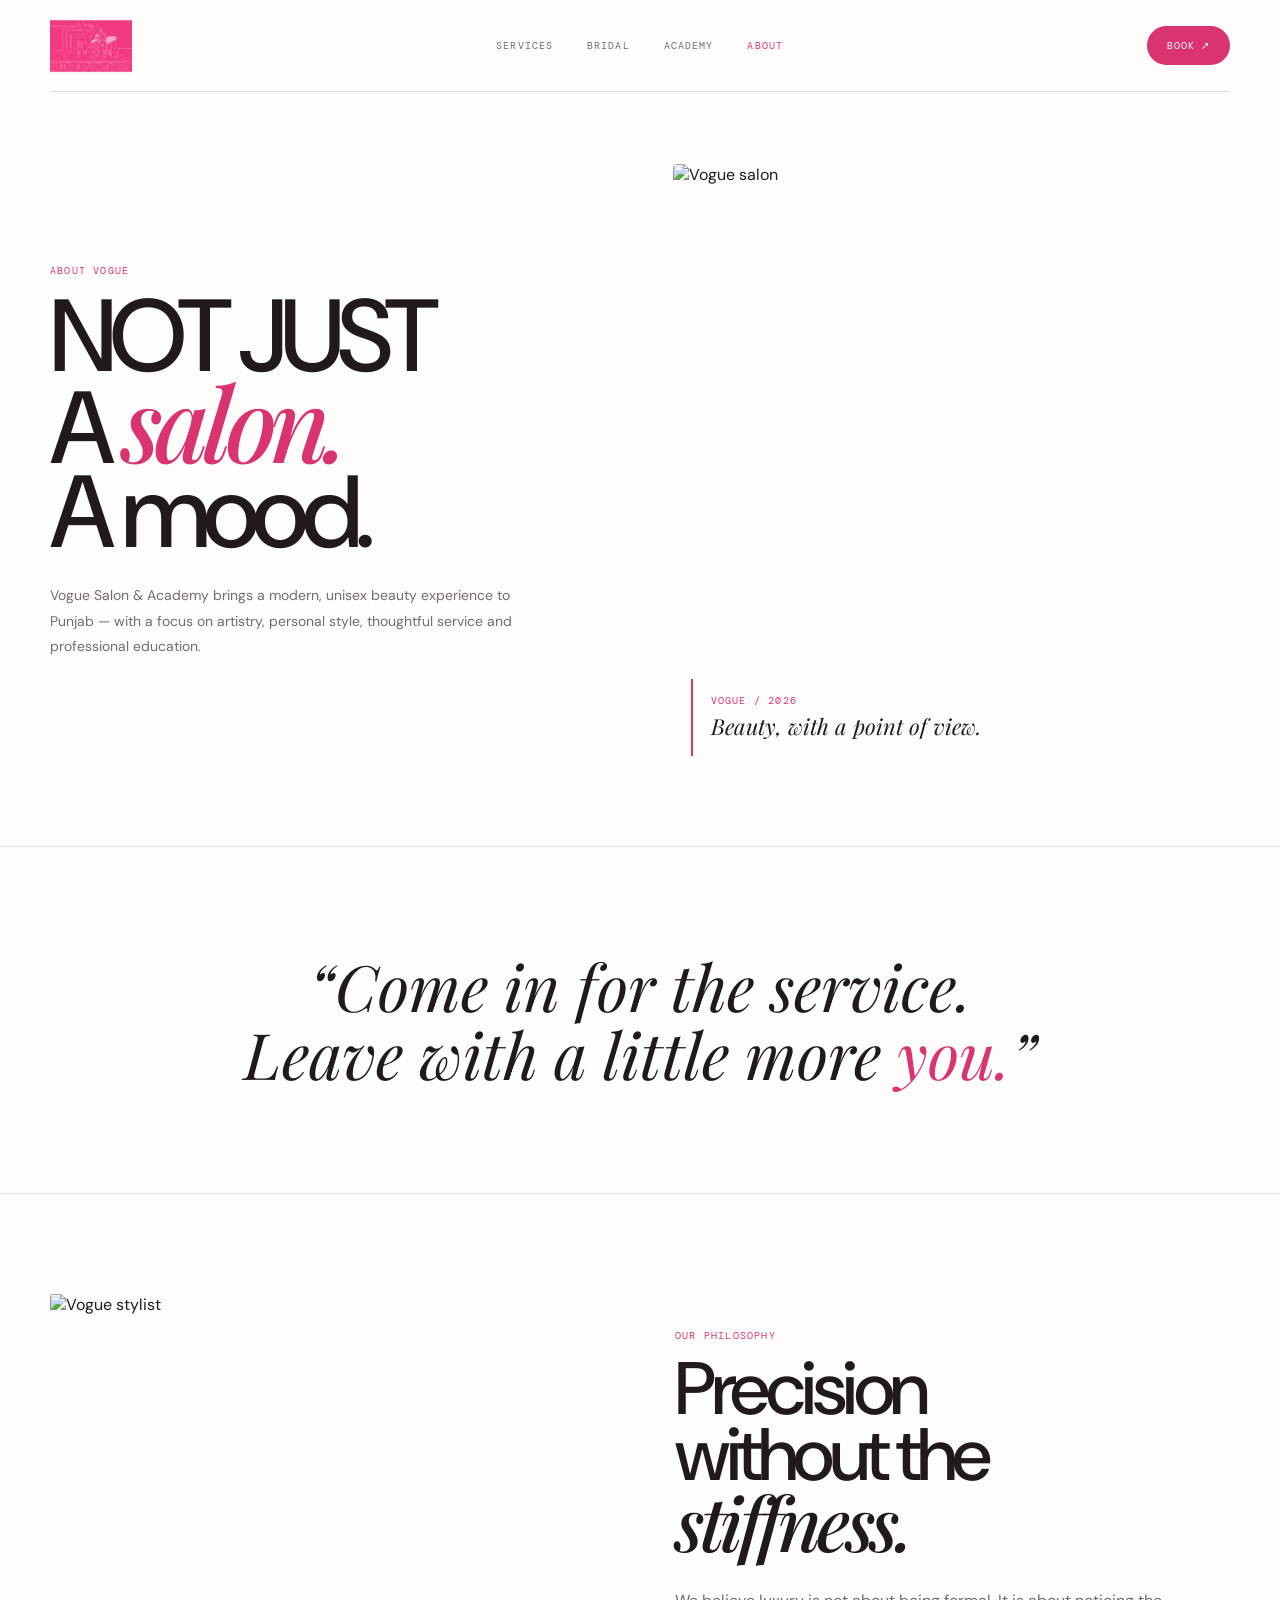
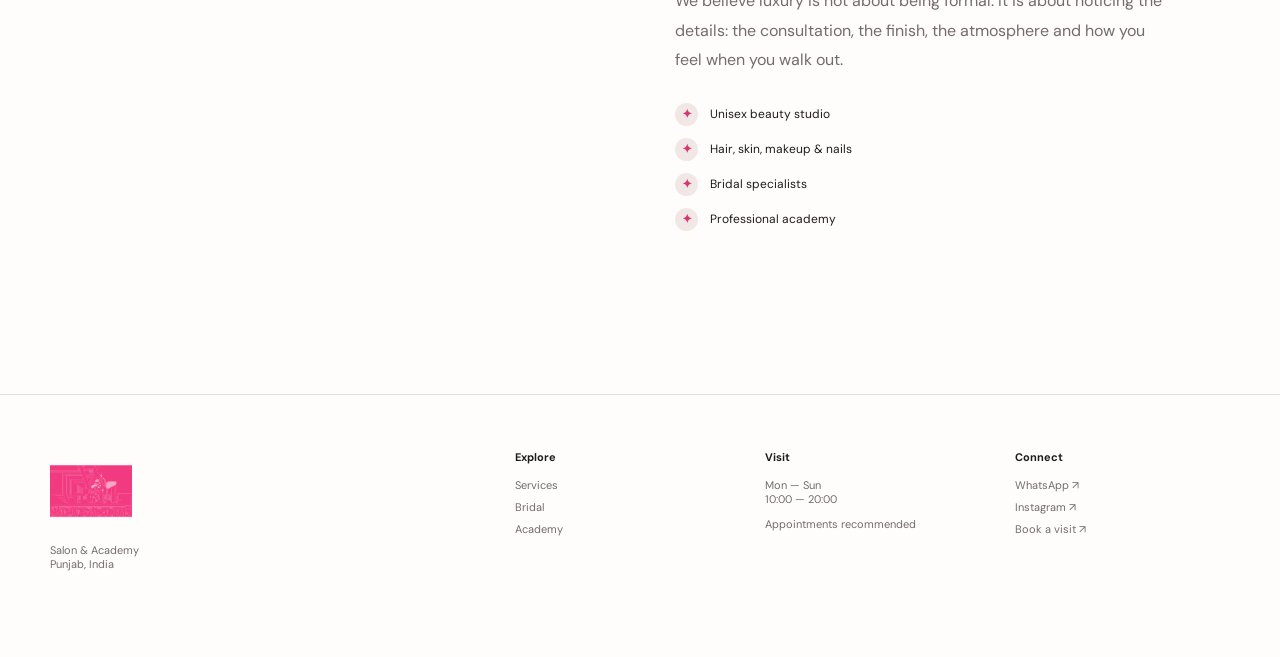
==== about.html @ f0bff133 "first layout" ====
<!doctype html><html lang="en"><head><meta charset="utf-8"><meta name="viewport" content="width=device-width,initial-scale=1,viewport-fit=cover"><title>About Vogue — Vogue Salon & Academy</title><link rel="preconnect" href="https://fonts.googleapis.com"><link rel="preconnect" href="https://fonts.gstatic.com" crossorigin><link href="https://fonts.googleapis.com/css2?family=DM+Mono&family=DM+Sans:wght@400;500;600&family=Playfair+Display:ital,wght@0,500;0,600;1,500&display=swap" rel="stylesheet"><script src="https://cdn.jsdelivr.net/npm/gsap@3.13.0/dist/gsap.min.js"></script><style> :root{--bg:#fffdfb;--surface:#f7f2ef;--text:#211a1d;--muted:#746b6d;--pink:#d93470;--line:#e7dedb;--soft:#f1e8e6}*{box-sizing:border-box}html{scroll-behavior:smooth;background:var(--bg)}body{margin:0;background:var(--bg);color:var(--text);font-family:"DM Sans",sans-serif;overflow-x:hidden}a{text-decoration:none;color:inherit}img{display:block;width:100%}.mono{font:10px "DM Mono";letter-spacing:.12em;text-transform:uppercase}.pink{color:var(--pink)}.serif{font-family:"Playfair Display";font-style:italic}.container{width:min(1180px,calc(100% - 56px));margin:auto}.site-nav{height:92px;border-bottom:1px solid var(--line);display:flex;align-items:center;justify-content:space-between}.logo{width:82px}.navlinks{display:flex;gap:34px}.navlinks a{font:10px "DM Mono";letter-spacing:.11em;text-transform:uppercase;color:var(--muted)}.navlinks a:hover,.navlinks a.active{color:var(--pink)}.book{display:inline-block;background:var(--pink);color:#fff;border-radius:999px;padding:13px 20px;font:10px "DM Mono";letter-spacing:.08em;text-transform:uppercase}.page-hero{min-height:650px;display:grid;grid-template-columns:1fr 1fr;gap:65px;align-items:center;padding:72px 0}.page-hero h1{font-size:clamp(64px,8vw,118px);line-height:.82;letter-spacing:-.065em;font-weight:500;margin:18px 0 28px}.page-hero h1 .outline{color:transparent;-webkit-text-stroke:1px var(--text)}.lead{max-width:500px;color:var(--muted);font-size:14px;line-height:1.85}.hero-image{height:610px;border-radius:4px;overflow:hidden;position:relative}.hero-image img{height:100%;object-fit:cover}.image-label{position:absolute;left:18px;bottom:18px;background:rgba(255,253,251,.9);padding:15px 18px;border-left:2px solid var(--pink)}.image-label strong{display:block;font:22px "Playfair Display";font-style:italic;margin-top:4px}.section{padding:100px 0}.section-head{display:flex;justify-content:space-between;align-items:end;margin-bottom:38px}.section h2{font-size:clamp(48px,6vw,84px);line-height:.9;letter-spacing:-.06em;font-weight:500;margin:0}.grid{display:grid;grid-template-columns:repeat(3,1fr);gap:20px}.card{background:var(--surface);border:1px solid var(--line);border-radius:3px;overflow:hidden;transition:transform .4s ease}.card:hover{transform:translateY(-5px)}.card-image{height:320px;overflow:hidden}.card-image img{height:100%;object-fit:cover;transition:transform .6s ease}.card:hover .card-image img{transform:scale(1.035)}.card-body{padding:23px}.card-body h3{font-size:25px;font-weight:500;margin:7px 0 10px}.card-body p{font-size:12px;color:var(--muted);line-height:1.7;margin:0}.card-body a{display:inline-block;color:var(--pink);font:9px "DM Mono";letter-spacing:.08em;text-transform:uppercase;margin-top:18px}.feature{display:grid;grid-template-columns:1fr 1fr;gap:70px;align-items:center}.feature-image{height:600px;overflow:hidden;border-radius:3px}.feature-image img{height:100%;object-fit:cover}.feature h2{font-size:clamp(46px,5.8vw,78px);line-height:.9;font-weight:500;letter-spacing:-.06em;margin:14px 0 25px}.feature p{color:var(--muted);line-height:1.85;max-width:500px}.ticks{margin:28px 0;display:grid;gap:12px}.tick{display:flex;gap:12px;align-items:center;font-size:12px}.tick b{width:23px;height:23px;border-radius:50%;display:grid;place-items:center;background:var(--soft);color:var(--pink)}.price-list{border-top:1px solid var(--line)}.price{display:grid;grid-template-columns:1fr 1.6fr 90px 20px;gap:20px;padding:22px 0;border-bottom:1px solid var(--line);align-items:center}.price strong{font-size:18px;font-weight:500}.price p{font-size:11px;color:var(--muted);margin:0}.price b{font:12px "DM Mono";color:var(--pink)}.gallery{columns:3;column-gap:18px}.gallery img{border-radius:3px;margin:0 0 18px;break-inside:avoid}.quote{padding:105px 20px;text-align:center;border-top:1px solid var(--line);border-bottom:1px solid var(--line)}.quote p{font:clamp(35px,5vw,70px) "Playfair Display";font-style:italic;line-height:1.06;max-width:900px;margin:0 auto}.quote span{color:var(--pink)}.cta{margin:70px 0;padding:55px;background:var(--pink);color:#fff;display:flex;justify-content:space-between;gap:30px;align-items:end;border-radius:3px}.cta h2{font-size:clamp(42px,5vw,70px);margin:10px 0 0;line-height:.9}.cta .book{background:#fff;color:var(--text)}.footer{border-top:1px solid var(--line);padding:55px 0 75px;color:var(--muted);font-size:11px}.footergrid{display:grid;grid-template-columns:2fr 1fr 1fr 1fr;gap:35px}.footer h4{color:var(--text);margin:0 0 14px}.footer a{display:block;margin:8px 0}.footer a:hover{color:var(--pink)}.mobile-nav{display:none}@media(max-width:900px){.container{width:min(100% - 32px,540px)}.site-nav{height:74px}.navlinks{display:none}.logo{width:70px}.site-nav .book{display:none}.page-hero{display:block;min-height:auto;padding:48px 0 40px}.page-hero h1{font-size:58px}.hero-image{height:500px;margin-top:30px}.section{padding:70px 0}.section h2{font-size:50px}.grid{grid-template-columns:1fr 1fr;gap:12px}.card-image{height:220px}.card-body{padding:16px}.card-body h3{font-size:20px}.feature{display:flex;flex-direction:column;gap:35px}.feature-image{height:500px;width:100%}.feature h2{font-size:50px}.price{grid-template-columns:1fr 80px 15px}.price p{display:none}.gallery{columns:2}.cta{display:block;padding:35px}.cta .book{margin-top:20px}.footergrid{grid-template-columns:1fr 1fr}.mobile-nav{display:flex;position:fixed;z-index:80;left:0;right:0;bottom:0;padding:9px 10px calc(9px + env(safe-area-inset-bottom));background:rgba(255,253,251,.94);backdrop-filter:blur(16px);border-top:1px solid var(--line);justify-content:space-around}.mobile-nav a{font:8px "DM Mono";color:var(--muted);text-align:center}.mobile-nav a span{display:block;font-size:16px;margin-bottom:2px}.mobile-nav a.active{color:var(--pink)}}@media(max-width:480px){.grid{grid-template-columns:1fr}.card-image{height:280px}.page-hero h1{font-size:53px}.gallery{columns:2}.footergrid{grid-template-columns:1fr 1fr}}</style></head><body>
<header class="container site-nav">
 <a href="index.html"><img class="logo" src="assets/vogue-logo-pink.png" alt="Vogue Salon & Academy"></a>
 <nav class="navlinks">
  <a class="" href="services.html">Services</a>
  <a class="" href="bridal.html">Bridal</a>
  <a class="" href="academy.html">Academy</a>
  <a class="active" href="about.html">About</a>
 </nav>
 <a class="book" href="booking.html">Book ↗</a>
</header>
<main>
<section class="container page-hero"><div><div class="mono pink">About Vogue</div><h1>NOT JUST<br>A <span class="serif pink">salon.</span><br>A mood.</h1><p class="lead">Vogue Salon & Academy brings a modern, unisex beauty experience to Punjab — with a focus on artistry, personal style, thoughtful service and professional education.</p></div><div class="hero-image"><img src="https://images.unsplash.com/photo-1560066984-138dadb4c035?auto=format&fit=crop&w=1400&q=88" alt="Vogue salon"><div class="image-label"><div class="mono pink">VOGUE / 2026</div><strong>Beauty, with a point of view.</strong></div></div></section>
<section class="quote"><p>“Come in for the service.<br>Leave with a little more <span>you.</span>”</p></section>
<section class="section container"><div class="feature"><div class="feature-image"><img src="https://images.unsplash.com/photo-1522337360788-8b13dee7a37e?auto=format&fit=crop&w=1000&q=88" alt="Vogue stylist"></div><div><div class="mono pink">Our philosophy</div><h2>Precision<br>without the <span class="serif">stiffness.</span></h2><p>We believe luxury is not about being formal. It is about noticing the details: the consultation, the finish, the atmosphere and how you feel when you walk out.</p><div class="ticks"><div class="tick"><b>✦</b> Unisex beauty studio</div><div class="tick"><b>✦</b> Hair, skin, makeup & nails</div><div class="tick"><b>✦</b> Bridal specialists</div><div class="tick"><b>✦</b> Professional academy</div></div></div></div></section>
</main>
<footer class="footer"><div class="container footergrid">
 <div><img class="logo" src="assets/vogue-logo-pink.png" alt="Vogue"><p>Salon & Academy<br>Punjab, India</p></div>
 <div><h4>Explore</h4><a href="services.html">Services</a><a href="bridal.html">Bridal</a><a href="academy.html">Academy</a></div>
 <div><h4>Visit</h4><p>Mon — Sun<br>10:00 — 20:00</p><p>Appointments recommended</p></div>
 <div><h4>Connect</h4><a href="https://wa.me/919876543210">WhatsApp ↗</a><a href="#">Instagram ↗</a><a href="booking.html">Book a visit ↗</a></div>
</div></footer>
<nav class="mobile-nav"><a href="index.html"><span>⌂</span>Home</a><a href="services.html"><span>✦</span>Services</a><a href="booking.html"><span>＋</span>Book</a><a href="academy.html"><span>◇</span>Academy</a><a href="about.html"><span>•••</span>More</a></nav>

<script>if(window.gsap&&!matchMedia("(prefers-reduced-motion:reduce)").matches){gsap.from(".page-hero > *",{y:28,opacity:0,stagger:.12,duration:.9,ease:"power3.out"})}</script></body></html>
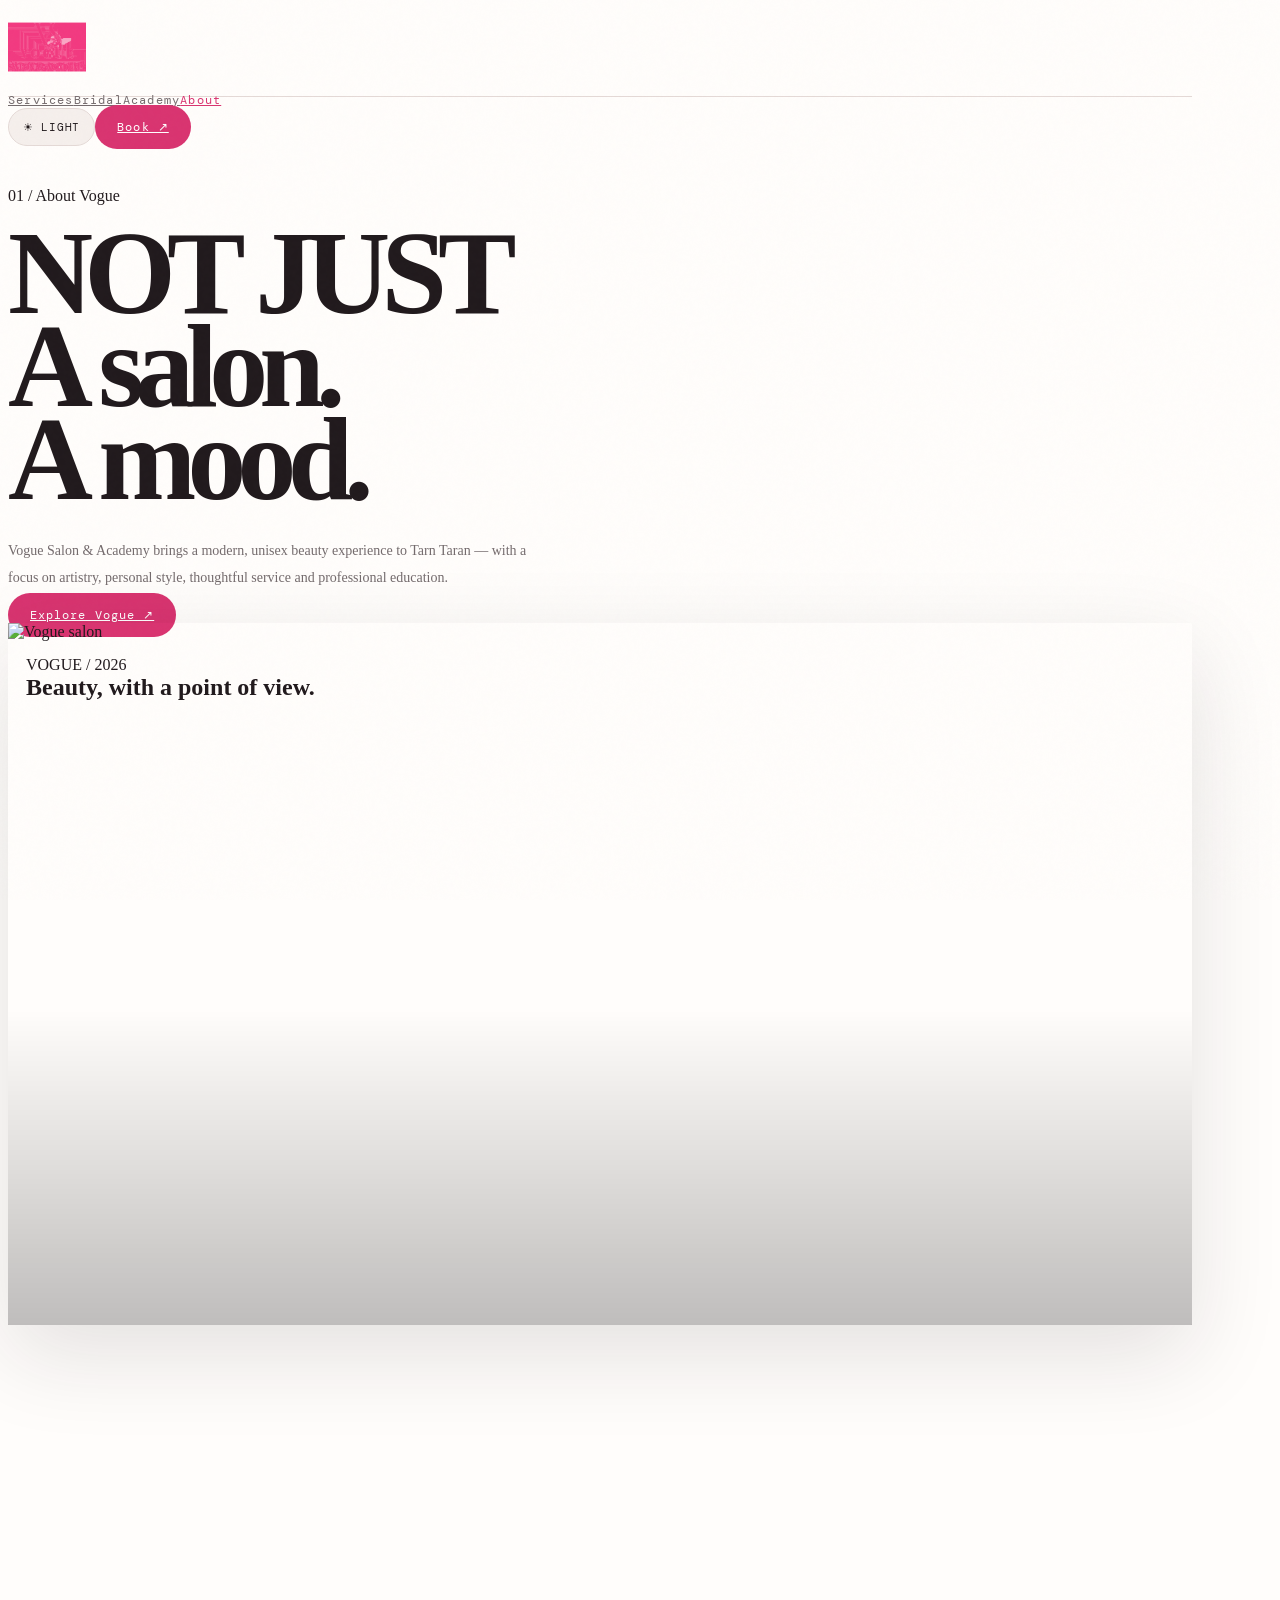
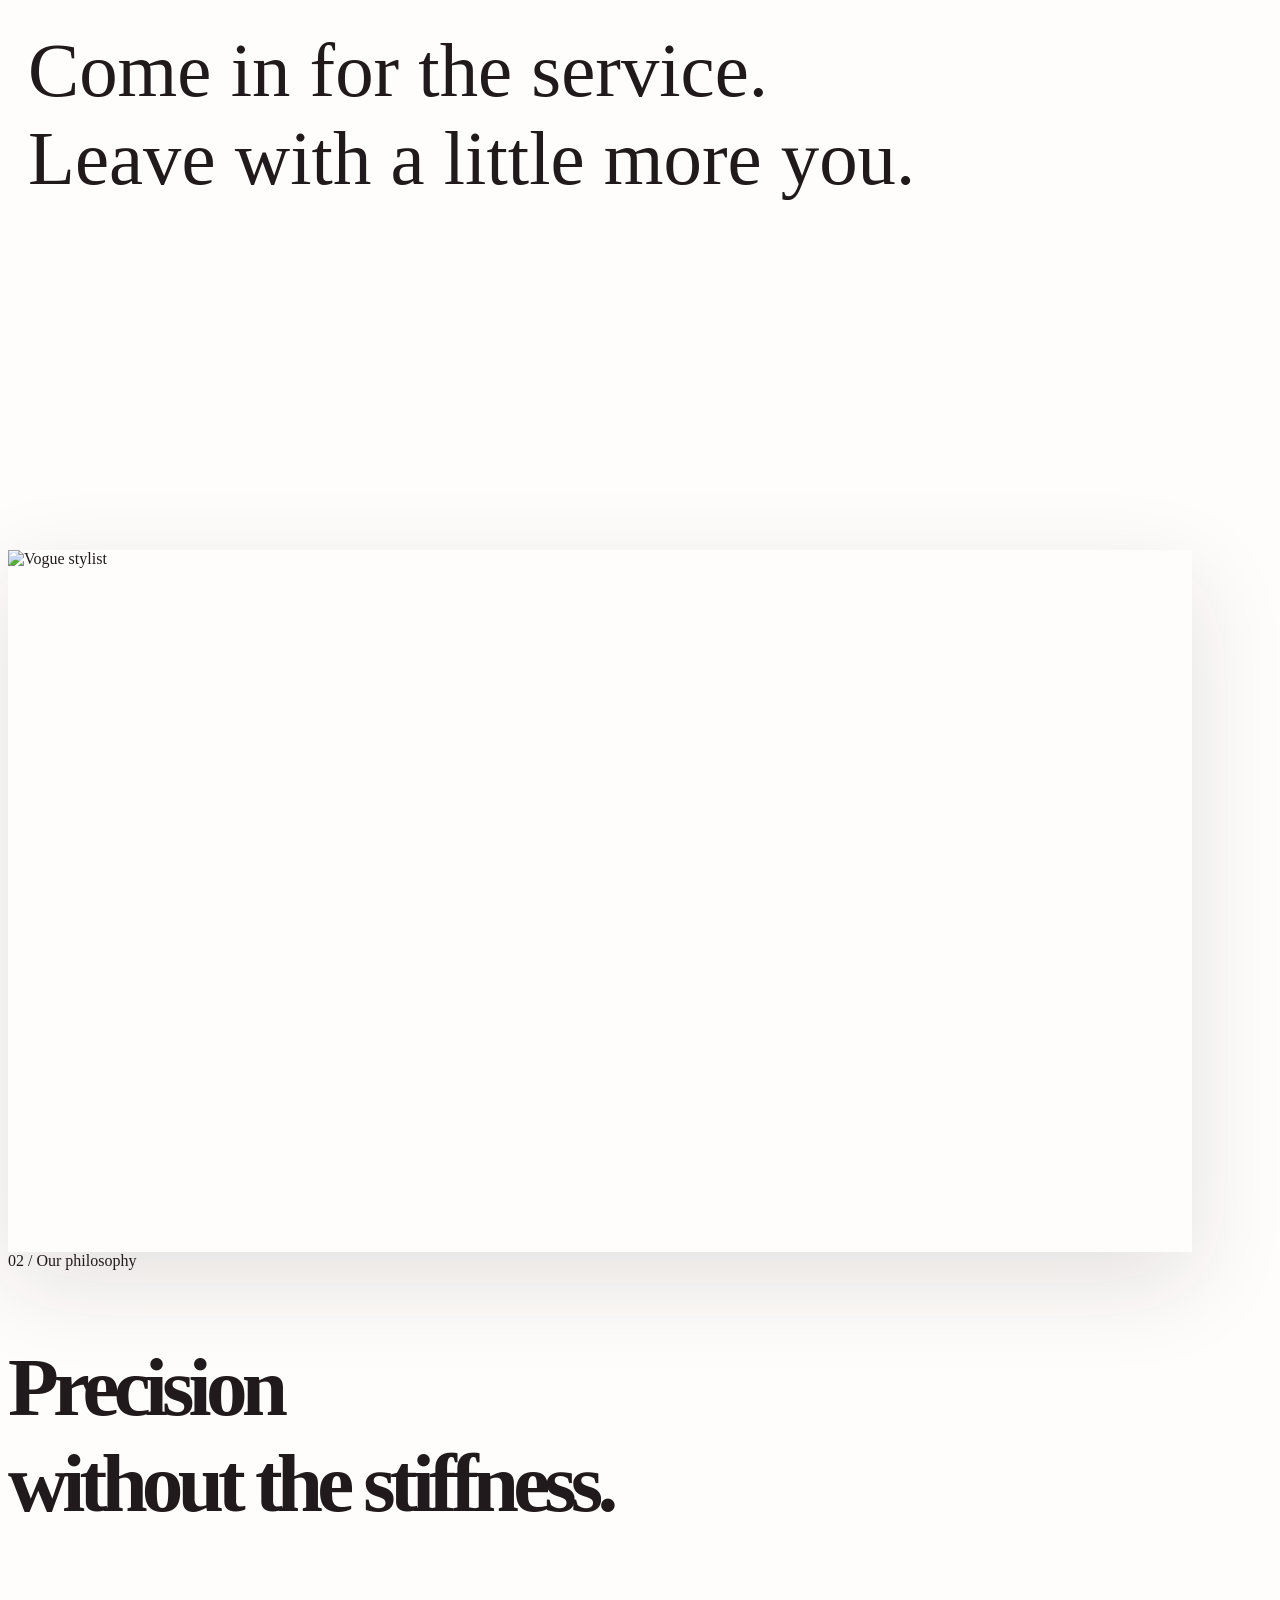
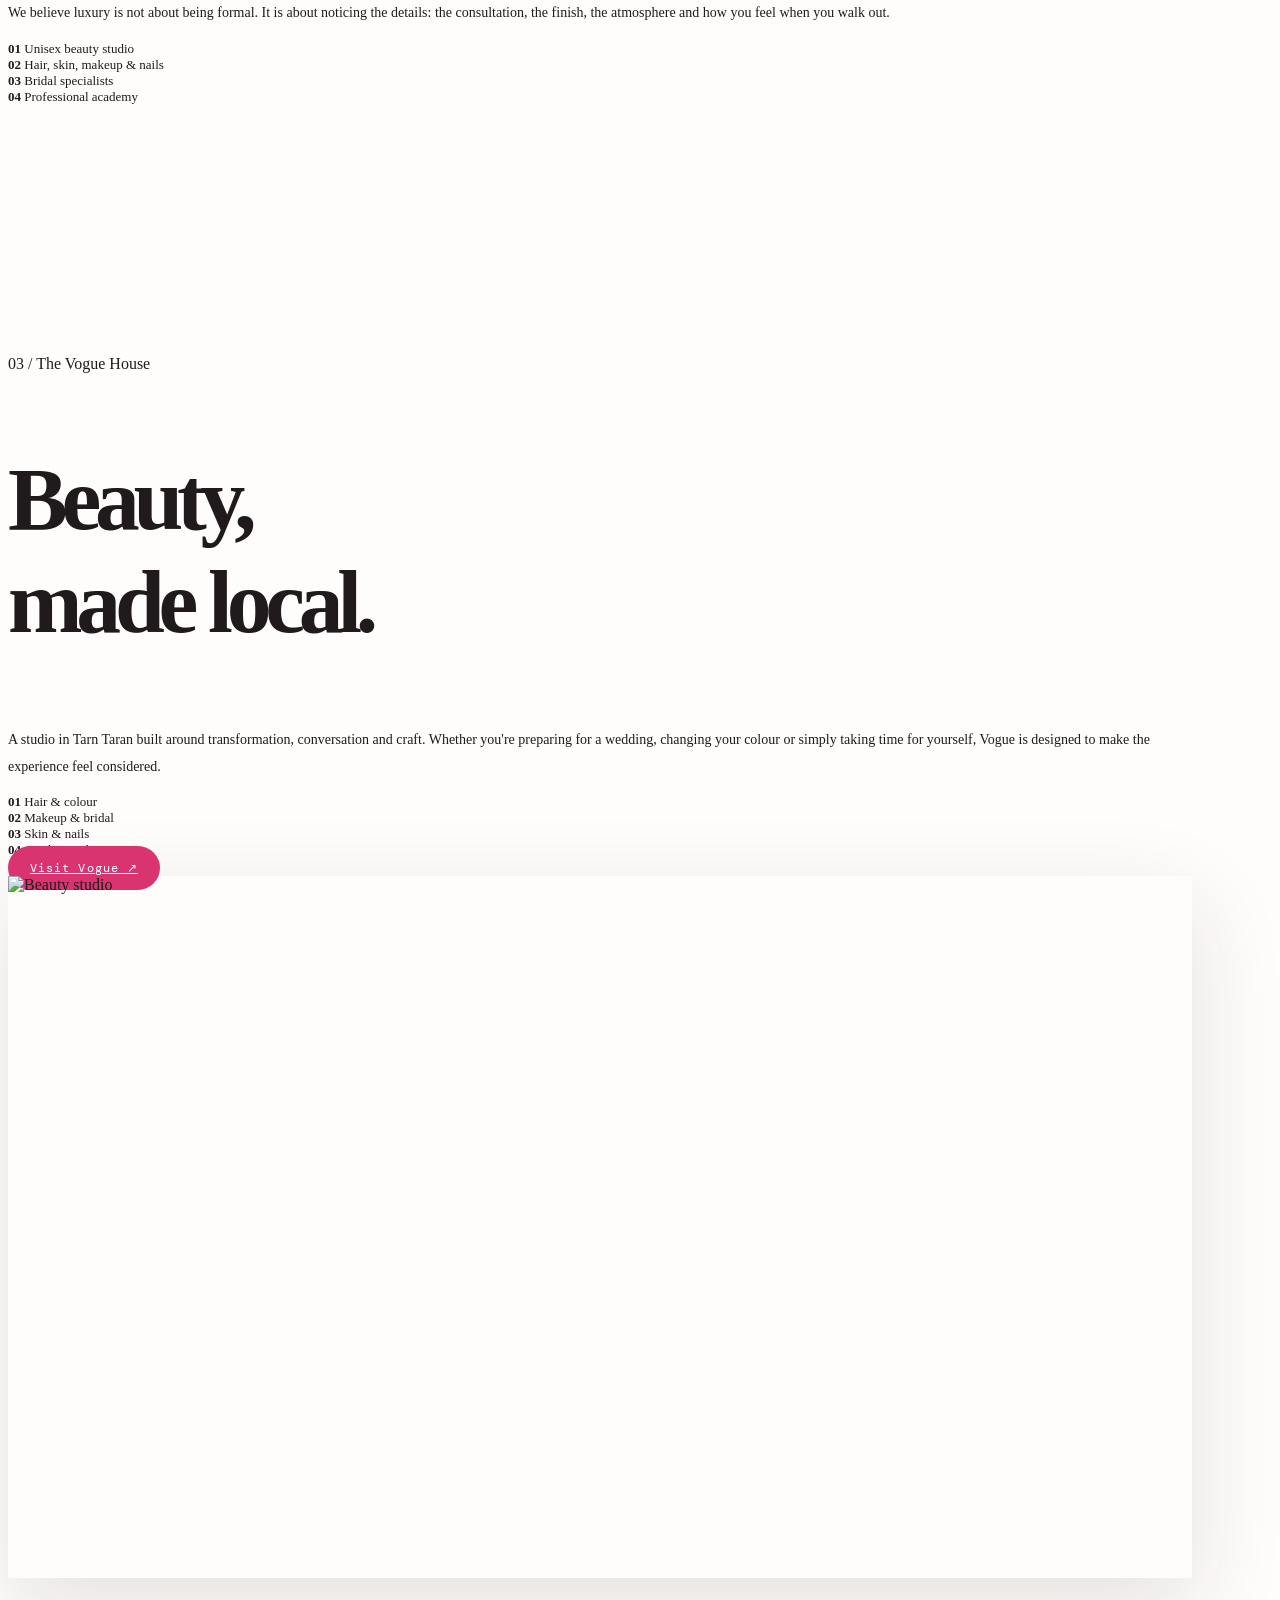
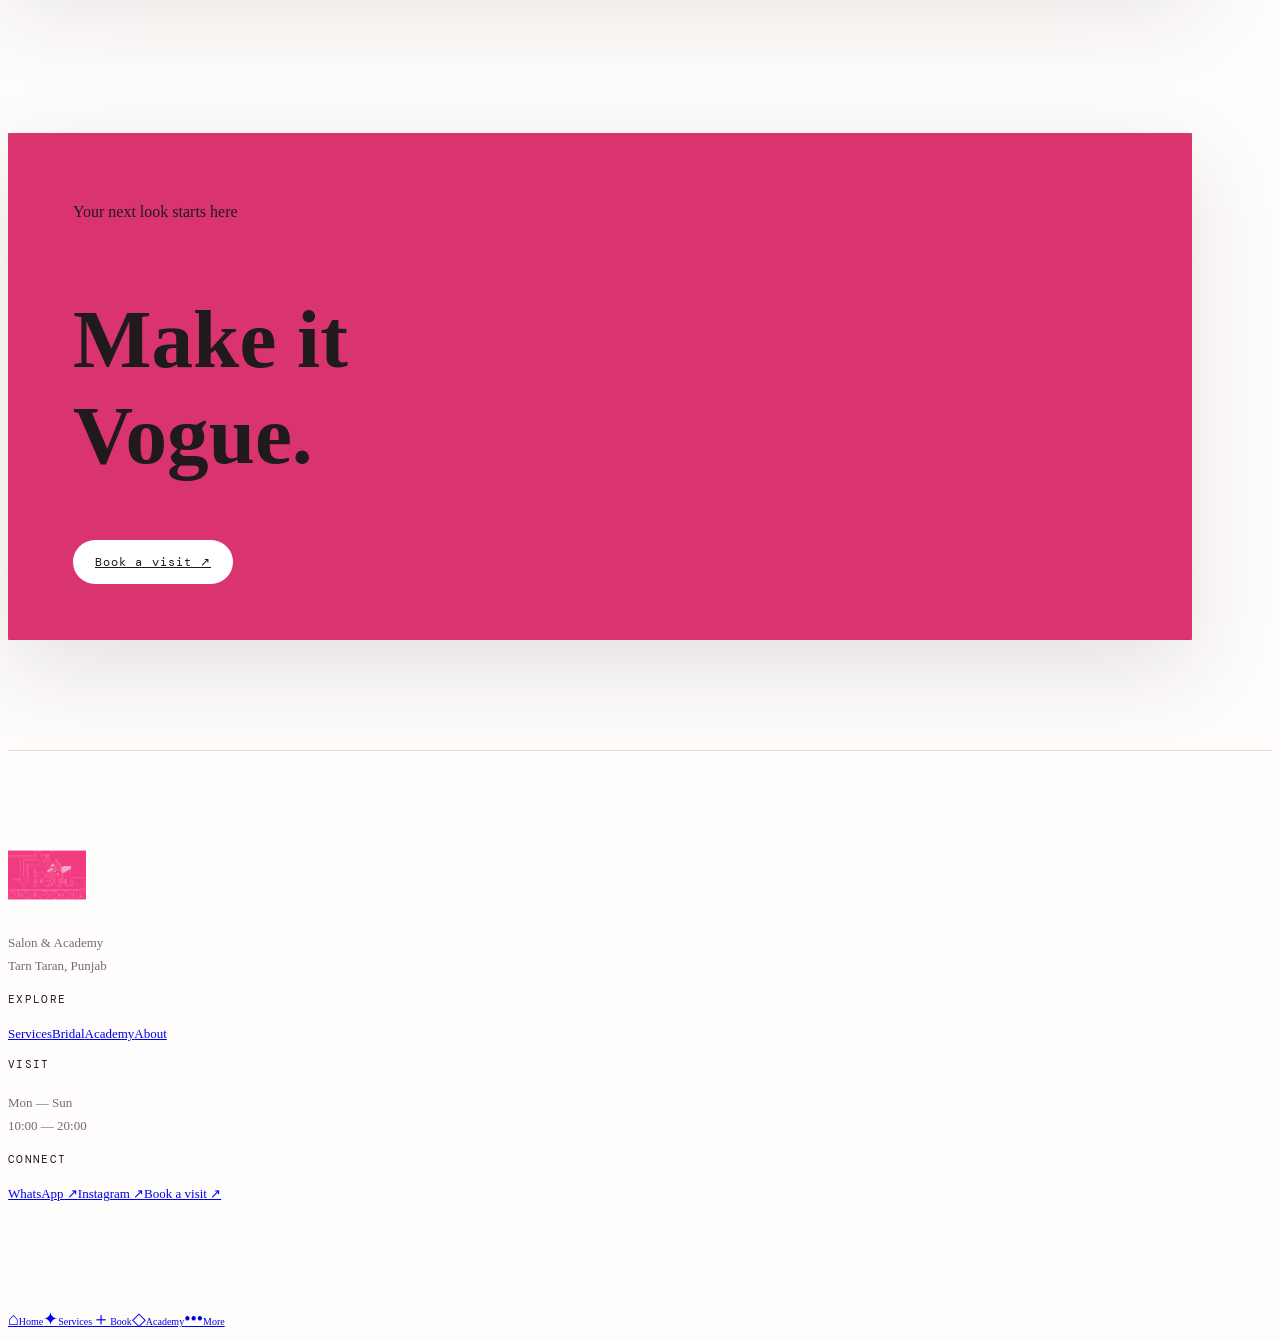
==== commit e3e2c876: "Rebuild about page to match editorial homepage" ====
--- a/about.html
+++ b/about.html
@@ -1,25 +1 @@
-<!doctype html><html lang="en"><head><meta charset="utf-8"><meta name="viewport" content="width=device-width,initial-scale=1,viewport-fit=cover"><title>About Vogue — Vogue Salon & Academy</title><link rel="preconnect" href="https://fonts.googleapis.com"><link rel="preconnect" href="https://fonts.gstatic.com" crossorigin><link href="https://fonts.googleapis.com/css2?family=DM+Mono&family=DM+Sans:wght@400;500;600&family=Playfair+Display:ital,wght@0,500;0,600;1,500&display=swap" rel="stylesheet"><script src="https://cdn.jsdelivr.net/npm/gsap@3.13.0/dist/gsap.min.js"></script><style> :root{--bg:#fffdfb;--surface:#f7f2ef;--text:#211a1d;--muted:#746b6d;--pink:#d93470;--line:#e7dedb;--soft:#f1e8e6}*{box-sizing:border-box}html{scroll-behavior:smooth;background:var(--bg)}body{margin:0;background:var(--bg);color:var(--text);font-family:"DM Sans",sans-serif;overflow-x:hidden}a{text-decoration:none;color:inherit}img{display:block;width:100%}.mono{font:10px "DM Mono";letter-spacing:.12em;text-transform:uppercase}.pink{color:var(--pink)}.serif{font-family:"Playfair Display";font-style:italic}.container{width:min(1180px,calc(100% - 56px));margin:auto}.site-nav{height:92px;border-bottom:1px solid var(--line);display:flex;align-items:center;justify-content:space-between}.logo{width:82px}.navlinks{display:flex;gap:34px}.navlinks a{font:10px "DM Mono";letter-spacing:.11em;text-transform:uppercase;color:var(--muted)}.navlinks a:hover,.navlinks a.active{color:var(--pink)}.book{display:inline-block;background:var(--pink);color:#fff;border-radius:999px;padding:13px 20px;font:10px "DM Mono";letter-spacing:.08em;text-transform:uppercase}.page-hero{min-height:650px;display:grid;grid-template-columns:1fr 1fr;gap:65px;align-items:center;padding:72px 0}.page-hero h1{font-size:clamp(64px,8vw,118px);line-height:.82;letter-spacing:-.065em;font-weight:500;margin:18px 0 28px}.page-hero h1 .outline{color:transparent;-webkit-text-stroke:1px var(--text)}.lead{max-width:500px;color:var(--muted);font-size:14px;line-height:1.85}.hero-image{height:610px;border-radius:4px;overflow:hidden;position:relative}.hero-image img{height:100%;object-fit:cover}.image-label{position:absolute;left:18px;bottom:18px;background:rgba(255,253,251,.9);padding:15px 18px;border-left:2px solid var(--pink)}.image-label strong{display:block;font:22px "Playfair Display";font-style:italic;margin-top:4px}.section{padding:100px 0}.section-head{display:flex;justify-content:space-between;align-items:end;margin-bottom:38px}.section h2{font-size:clamp(48px,6vw,84px);line-height:.9;letter-spacing:-.06em;font-weight:500;margin:0}.grid{display:grid;grid-template-columns:repeat(3,1fr);gap:20px}.card{background:var(--surface);border:1px solid var(--line);border-radius:3px;overflow:hidden;transition:transform .4s ease}.card:hover{transform:translateY(-5px)}.card-image{height:320px;overflow:hidden}.card-image img{height:100%;object-fit:cover;transition:transform .6s ease}.card:hover .card-image img{transform:scale(1.035)}.card-body{padding:23px}.card-body h3{font-size:25px;font-weight:500;margin:7px 0 10px}.card-body p{font-size:12px;color:var(--muted);line-height:1.7;margin:0}.card-body a{display:inline-block;color:var(--pink);font:9px "DM Mono";letter-spacing:.08em;text-transform:uppercase;margin-top:18px}.feature{display:grid;grid-template-columns:1fr 1fr;gap:70px;align-items:center}.feature-image{height:600px;overflow:hidden;border-radius:3px}.feature-image img{height:100%;object-fit:cover}.feature h2{font-size:clamp(46px,5.8vw,78px);line-height:.9;font-weight:500;letter-spacing:-.06em;margin:14px 0 25px}.feature p{color:var(--muted);line-height:1.85;max-width:500px}.ticks{margin:28px 0;display:grid;gap:12px}.tick{display:flex;gap:12px;align-items:center;font-size:12px}.tick b{width:23px;height:23px;border-radius:50%;display:grid;place-items:center;background:var(--soft);color:var(--pink)}.price-list{border-top:1px solid var(--line)}.price{display:grid;grid-template-columns:1fr 1.6fr 90px 20px;gap:20px;padding:22px 0;border-bottom:1px solid var(--line);align-items:center}.price strong{font-size:18px;font-weight:500}.price p{font-size:11px;color:var(--muted);margin:0}.price b{font:12px "DM Mono";color:var(--pink)}.gallery{columns:3;column-gap:18px}.gallery img{border-radius:3px;margin:0 0 18px;break-inside:avoid}.quote{padding:105px 20px;text-align:center;border-top:1px solid var(--line);border-bottom:1px solid var(--line)}.quote p{font:clamp(35px,5vw,70px) "Playfair Display";font-style:italic;line-height:1.06;max-width:900px;margin:0 auto}.quote span{color:var(--pink)}.cta{margin:70px 0;padding:55px;background:var(--pink);color:#fff;display:flex;justify-content:space-between;gap:30px;align-items:end;border-radius:3px}.cta h2{font-size:clamp(42px,5vw,70px);margin:10px 0 0;line-height:.9}.cta .book{background:#fff;color:var(--text)}.footer{border-top:1px solid var(--line);padding:55px 0 75px;color:var(--muted);font-size:11px}.footergrid{display:grid;grid-template-columns:2fr 1fr 1fr 1fr;gap:35px}.footer h4{color:var(--text);margin:0 0 14px}.footer a{display:block;margin:8px 0}.footer a:hover{color:var(--pink)}.mobile-nav{display:none}@media(max-width:900px){.container{width:min(100% - 32px,540px)}.site-nav{height:74px}.navlinks{display:none}.logo{width:70px}.site-nav .book{display:none}.page-hero{display:block;min-height:auto;padding:48px 0 40px}.page-hero h1{font-size:58px}.hero-image{height:500px;margin-top:30px}.section{padding:70px 0}.section h2{font-size:50px}.grid{grid-template-columns:1fr 1fr;gap:12px}.card-image{height:220px}.card-body{padding:16px}.card-body h3{font-size:20px}.feature{display:flex;flex-direction:column;gap:35px}.feature-image{height:500px;width:100%}.feature h2{font-size:50px}.price{grid-template-columns:1fr 80px 15px}.price p{display:none}.gallery{columns:2}.cta{display:block;padding:35px}.cta .book{margin-top:20px}.footergrid{grid-template-columns:1fr 1fr}.mobile-nav{display:flex;position:fixed;z-index:80;left:0;right:0;bottom:0;padding:9px 10px calc(9px + env(safe-area-inset-bottom));background:rgba(255,253,251,.94);backdrop-filter:blur(16px);border-top:1px solid var(--line);justify-content:space-around}.mobile-nav a{font:8px "DM Mono";color:var(--muted);text-align:center}.mobile-nav a span{display:block;font-size:16px;margin-bottom:2px}.mobile-nav a.active{color:var(--pink)}}@media(max-width:480px){.grid{grid-template-columns:1fr}.card-image{height:280px}.page-hero h1{font-size:53px}.gallery{columns:2}.footergrid{grid-template-columns:1fr 1fr}}</style></head><body>
-<header class="container site-nav">
- <a href="index.html"><img class="logo" src="assets/vogue-logo-pink.png" alt="Vogue Salon & Academy"></a>
- <nav class="navlinks">
-  <a class="" href="services.html">Services</a>
-  <a class="" href="bridal.html">Bridal</a>
-  <a class="" href="academy.html">Academy</a>
-  <a class="active" href="about.html">About</a>
- </nav>
- <a class="book" href="booking.html">Book ↗</a>
-</header>
-<main>
-<section class="container page-hero"><div><div class="mono pink">About Vogue</div><h1>NOT JUST<br>A <span class="serif pink">salon.</span><br>A mood.</h1><p class="lead">Vogue Salon & Academy brings a modern, unisex beauty experience to Punjab — with a focus on artistry, personal style, thoughtful service and professional education.</p></div><div class="hero-image"><img src="https://images.unsplash.com/photo-1560066984-138dadb4c035?auto=format&fit=crop&w=1400&q=88" alt="Vogue salon"><div class="image-label"><div class="mono pink">VOGUE / 2026</div><strong>Beauty, with a point of view.</strong></div></div></section>
-<section class="quote"><p>“Come in for the service.<br>Leave with a little more <span>you.</span>”</p></section>
-<section class="section container"><div class="feature"><div class="feature-image"><img src="https://images.unsplash.com/photo-1522337360788-8b13dee7a37e?auto=format&fit=crop&w=1000&q=88" alt="Vogue stylist"></div><div><div class="mono pink">Our philosophy</div><h2>Precision<br>without the <span class="serif">stiffness.</span></h2><p>We believe luxury is not about being formal. It is about noticing the details: the consultation, the finish, the atmosphere and how you feel when you walk out.</p><div class="ticks"><div class="tick"><b>✦</b> Unisex beauty studio</div><div class="tick"><b>✦</b> Hair, skin, makeup & nails</div><div class="tick"><b>✦</b> Bridal specialists</div><div class="tick"><b>✦</b> Professional academy</div></div></div></div></section>
-</main>
-<footer class="footer"><div class="container footergrid">
- <div><img class="logo" src="assets/vogue-logo-pink.png" alt="Vogue"><p>Salon & Academy<br>Punjab, India</p></div>
- <div><h4>Explore</h4><a href="services.html">Services</a><a href="bridal.html">Bridal</a><a href="academy.html">Academy</a></div>
- <div><h4>Visit</h4><p>Mon — Sun<br>10:00 — 20:00</p><p>Appointments recommended</p></div>
- <div><h4>Connect</h4><a href="https://wa.me/919876543210">WhatsApp ↗</a><a href="#">Instagram ↗</a><a href="booking.html">Book a visit ↗</a></div>
-</div></footer>
-<nav class="mobile-nav"><a href="index.html"><span>⌂</span>Home</a><a href="services.html"><span>✦</span>Services</a><a href="booking.html"><span>＋</span>Book</a><a href="academy.html"><span>◇</span>Academy</a><a href="about.html"><span>•••</span>More</a></nav>
-
-<script>if(window.gsap&&!matchMedia("(prefers-reduced-motion:reduce)").matches){gsap.from(".page-hero > *",{y:28,opacity:0,stagger:.12,duration:.9,ease:"power3.out"})}</script></body></html>+<!doctype html><html lang="en"><head><meta charset="utf-8"><meta name="viewport" content="width=device-width,initial-scale=1,viewport-fit=cover"><title>About Vogue — Vogue Salon & Academy</title><link rel="preconnect" href="https://fonts.googleapis.com"><link rel="preconnect" href="https://fonts.gstatic.com" crossorigin><link href="https://fonts.googleapis.com/css2?family=DM+Mono&family=DM+Sans:wght@400;500;600&family=Playfair+Display:ital,wght@0,500;0,600;1,500&display=swap" rel="stylesheet"><link rel="stylesheet" href="assets/theme.css"><link rel="stylesheet" href="assets/subpages.css"><script>try{const t=localStorage.getItem('vogue-theme');if(t==='light'||t==='dark')document.documentElement.dataset.theme=t}catch(e){}</script><script src="assets/theme.js" defer></script></head><body class="subpage"><header class="container site-nav"><a href="index.html"><img class="logo" src="assets/vogue-logo-pink.png" alt="Vogue Salon & Academy"></a><nav class="navlinks"><a href="services.html">Services</a><a href="bridal.html">Bridal</a><a href="academy.html">Academy</a><a class="active" href="about.html">About</a></nav><div class="nav-actions"><button class="theme-switch" type="button" data-theme-toggle><span class="theme-icon">☀</span><span class="theme-label">Light</span></button><a class="book" href="booking.html">Book ↗</a></div></header><div class="subpage-progress"></div><main><section class="container page-hero"><div class="subpage-hero-copy"><div class="mono pink">01 / About Vogue</div><h1>NOT JUST<br>A <span class="serif pink">salon.</span><br><span class="outline">A mood.</span></h1><p class="lead">Vogue Salon & Academy brings a modern, unisex beauty experience to Tarn Taran — with a focus on artistry, personal style, thoughtful service and professional education.</p><a class="book" href="services.html">Explore Vogue ↗</a></div><div class="hero-image"><img src="https://images.unsplash.com/photo-1560066984-138dadb4c035?auto=format&fit=crop&w=1400&q=88" alt="Vogue salon"><div class="image-label"><div class="mono pink">VOGUE / 2026</div><strong>Beauty, with a point of view.</strong></div></div></section><section class="quote"><p>Come in for the service.<br>Leave with a little more <span>you.</span></p></section><section class="section container"><div class="feature"><div class="feature-image"><img loading="lazy" src="https://images.unsplash.com/photo-1522337360788-8b13dee7a37e?auto=format&fit=crop&w=1200&q=88" alt="Vogue stylist"></div><div><div class="mono pink">02 / Our philosophy</div><h2>Precision<br>without the <span class="serif">stiffness.</span></h2><p>We believe luxury is not about being formal. It is about noticing the details: the consultation, the finish, the atmosphere and how you feel when you walk out.</p><div class="ticks"><div class="tick"><b>01</b> Unisex beauty studio</div><div class="tick"><b>02</b> Hair, skin, makeup & nails</div><div class="tick"><b>03</b> Bridal specialists</div><div class="tick"><b>04</b> Professional academy</div></div></div></div></section><section class="section container"><div class="section-head"><div><div class="mono pink">03 / The Vogue House</div><h2>Beauty,<br><span class="serif">made local.</span></h2></div></div><div class="feature"><div><p class="lead">A studio in Tarn Taran built around transformation, conversation and craft. Whether you're preparing for a wedding, changing your colour or simply taking time for yourself, Vogue is designed to make the experience feel considered.</p><div class="ticks"><div class="tick"><b>01</b> Hair & colour</div><div class="tick"><b>02</b> Makeup & bridal</div><div class="tick"><b>03</b> Skin & nails</div><div class="tick"><b>04</b> Academy education</div></div><a class="book" href="booking.html">Visit Vogue ↗</a></div><div class="feature-image"><img loading="lazy" src="https://images.unsplash.com/photo-1521590832167-7bcbfaa6381f?auto=format&fit=crop&w=1200&q=88" alt="Beauty studio"></div></div></section><section class="container"><div class="cta"><div><div class="mono">Your next look starts here</div><h2>Make it<br><span class="serif">Vogue.</span></h2></div><a class="book" href="booking.html">Book a visit ↗</a></div></section></main><footer class="footer"><div class="container footergrid"><div><img class="logo" src="assets/vogue-logo-pink.png" alt="Vogue"><p>Salon & Academy<br>Tarn Taran, Punjab</p></div><div><h4>Explore</h4><a href="services.html">Services</a><a href="bridal.html">Bridal</a><a href="academy.html">Academy</a><a href="about.html">About</a></div><div><h4>Visit</h4><p>Mon — Sun<br>10:00 — 20:00</p></div><div><h4>Connect</h4><a href="https://wa.me/919876543210">WhatsApp ↗</a><a href="https://www.instagram.com/voguesalon_tarntaran/">Instagram ↗</a><a href="booking.html">Book a visit ↗</a></div></div></footer><nav class="mobile-nav"><a href="index.html"><span>⌂</span>Home</a><a href="services.html"><span>✦</span>Services</a><a href="booking.html"><span>＋</span>Book</a><a href="academy.html"><span>◇</span>Academy</a><a class="active" href="about.html"><span>•••</span>More</a></nav></body></html>
--- a/assets/theme.css
+++ b/assets/theme.css
@@ -0,0 +1,16 @@
+/* Vogue global theme foundation */
+:root{color-scheme:light;--bg:#fffdfb;--surface:#f7f2ef;--text:#211a1d;--muted:#746b6d;--pink:#d93470;--line:#e7dedb;--soft:#f1e8e6;--header:rgba(255,253,251,.9);--shadow:0 24px 70px rgba(33,26,29,.10)}
+@media (prefers-color-scheme:dark){:root:not([data-theme="light"]){color-scheme:dark;--bg:#151114;--surface:#211a1e;--text:#f7efec;--muted:#b5a8ac;--pink:#f05a91;--line:#3a2e33;--soft:#2c2227;--header:rgba(21,17,20,.9);--shadow:0 24px 70px rgba(0,0,0,.32)}}
+:root[data-theme="light"]{color-scheme:light;--bg:#fffdfb;--surface:#f7f2ef;--text:#211a1d;--muted:#746b6d;--pink:#d93470;--line:#e7dedb;--soft:#f1e8e6;--header:rgba(255,253,251,.9);--shadow:0 24px 70px rgba(33,26,29,.10)}
+:root[data-theme="dark"]{color-scheme:dark;--bg:#151114;--surface:#211a1e;--text:#f7efec;--muted:#b5a8ac;--pink:#f05a91;--line:#3a2e33;--soft:#2c2227;--header:rgba(21,17,20,.9);--shadow:0 24px 70px rgba(0,0,0,.32)}
+html,body{background:var(--bg);color:var(--text)}body{transition:background-color .35s ease,color .35s ease;-webkit-font-smoothing:antialiased;text-rendering:optimizeLegibility}html{overflow-x:hidden}.site-nav,.nav{background:var(--header)!important;backdrop-filter:blur(18px) saturate(130%);-webkit-backdrop-filter:blur(18px) saturate(130%)}
+.card,.review,.trust article,.service-row,.footer,.theme-toggle{border-color:var(--line)}.theme-toggle{background:var(--surface);color:var(--text)}.outline,.stroke{-webkit-text-stroke-color:var(--text)!important}.hero-tag,.social-grid figcaption{background:var(--bg)!important;color:var(--text)}
+body::before{content:"";position:fixed;inset:0;pointer-events:none;z-index:90;opacity:.025;background-image:url("data:image/svg+xml,%3Csvg viewBox='0 0 180 180' xmlns='http://www.w3.org/2000/svg'%3E%3Cfilter id='n'%3E%3CfeTurbulence type='fractalNoise' baseFrequency='.9' numOctaves='3' stitchTiles='stitch'/%3E%3C/filter%3E%3Crect width='100%25' height='100%25' filter='url(%23n)' opacity='.65'/%3E%3C/svg%3E")}.reveal{will-change:transform,opacity}.scroll-progress{position:fixed;top:0;left:0;width:100%;height:2px;z-index:100;background:var(--pink);transform:scaleX(0);transform-origin:left;pointer-events:none}
+/* Navigation / footer readability */
+.nav-center a,.nav-right .theme-toggle,.nav-right .book{font-size:12px!important;letter-spacing:.1em}.nav-center{gap:30px}.nav-right{gap:12px}.nav-right .book{padding:13px 20px}.theme-toggle{font-size:12px!important;padding:11px 15px!important}.footer{font-size:13px}.footer-grid{gap:55px}.footer-grid h4{font-size:11px!important;letter-spacing:.12em}.footer-grid a{font-size:13px;line-height:1.5;margin:12px 0}.footer-grid p{font-size:13px;line-height:1.8}.footer-bottom{font-size:11px!important;letter-spacing:.09em}
+@media(min-width:1101px){.wrap{width:min(1320px,calc(100% - 80px))}.hero{min-height:calc(100svh - 88px)}.hero-media{min-height:min(820px,calc(100svh - 88px))}.duality article{min-height:min(760px,78vh)}.experience,.experience-media{min-height:min(780px,82vh)}}
+@media(min-width:701px) and (max-width:1100px){.wrap{width:min(100% - 48px,920px)}.nav{height:78px}.nav-center{gap:20px}.nav-center a,.nav-right .theme-toggle,.nav-right .book{font-size:11px!important}.hero-copy{padding:55px 32px 65px 0}.hero h1{font-size:clamp(64px,9vw,96px)}.hero-media{min-height:650px}.statement{padding:105px 0}.duality article{min-height:560px}.duality .copy{left:28px;right:28px;bottom:30px}.services{padding:105px 0}.service-row{grid-template-columns:58px 1fr 1fr 35px;min-height:94px}.service-row h3{font-size:26px}.experience{min-height:600px}.experience-media{min-height:600px}.experience-copy{padding:65px 0 65px 42px}.academy{padding:110px 0}.social{padding:105px 0}.social-grid{grid-template-rows:210px 210px}.footer-grid{gap:35px}.footer-grid a,.footer-grid p{font-size:12px}}
+@media(max-width:700px){.wrap{width:calc(100% - 32px)}.nav{height:68px;display:flex;justify-content:space-between}.nav-center{display:none}.nav img{width:68px}.nav-right .book{display:none}.nav-right .theme-toggle{font-size:11px!important;padding:9px 11px!important}.hero{display:flex;flex-direction:column;min-height:auto}.hero-copy{padding:58px 0 38px}.hero h1{font-size:clamp(56px,17vw,78px);line-height:.82}.hero-intro{font-size:12px;line-height:1.8}.hero-media{min-height:clamp(430px,72svh,620px)}.hero-tag{left:12px;bottom:12px;padding:12px 14px}.statement{padding:76px 0}.statement h2{font-size:clamp(45px,13vw,66px)}.statement p{font-size:12px;line-height:1.8;margin-top:30px}.duality{display:block}.duality article{min-height:clamp(470px,72svh,610px)}.duality article+article{border-left:0;border-top:1px solid var(--line)}.duality .copy{left:20px;right:20px;bottom:22px}.duality h3{font-size:clamp(45px,13vw,66px)}.services{padding:78px 0}.services-head{display:block;margin-bottom:35px}.services-head h2{font-size:clamp(52px,15vw,76px)}.services-head p{font-size:11px;line-height:1.75;margin-top:25px}.service-row{grid-template-columns:34px minmax(0,1fr) 24px;min-height:76px}.service-row h3{font-size:clamp(21px,6vw,28px)}.service-row p{display:none}.experience{display:flex;flex-direction:column;min-height:auto}.experience-media{min-height:clamp(430px,65svh,560px)}.experience-copy{padding:64px 0 72px}.experience-copy h2{font-size:clamp(52px,15vw,78px)}.experience-copy p{font-size:12px;line-height:1.8}.academy{padding:82px 0}.academy h2{font-size:clamp(55px,16vw,82px)}.academy p{font-size:12px;line-height:1.8}.social{padding:78px 0}.social-head{display:block}.social-head h2{font-size:clamp(50px,15vw,76px)}.social-grid{grid-template-columns:1fr 1fr;grid-template-rows:clamp(170px,45vw,230px) clamp(170px,45vw,230px);gap:7px}.final{padding:78px 0}.final-inner{display:block}.final h2{font-size:clamp(58px,17vw,88px)}.final .book{margin-top:28px;width:100%;max-width:280px}.footer{padding:58px 0 95px}.footer-grid{grid-template-columns:1fr 1fr;gap:34px 20px}.footer-grid h4{font-size:10px!important}.footer-grid a,.footer-grid p{font-size:12px;line-height:1.7}.footer-brand{grid-column:1/-1}.footer-bottom{display:block;line-height:2.2;font-size:10px!important}.mobile-nav{display:flex}.mobile-nav a{font-size:10px!important}.mobile-nav a span{font-size:17px}}
+@media(max-width:380px){.wrap{width:calc(100% - 24px)}.hero h1{font-size:53px}.hero-media{min-height:430px}.duality article{min-height:450px}.service-row{min-height:70px}.service-row h3{font-size:20px}.social-grid{grid-template-rows:160px 160px}}
+@media(hover:none){.hero-media:hover img,.duality article:hover img,.experience-media:hover img,.social-grid figure:hover img{transform:none}.cursor-orb{display:none!important}}
+@media(prefers-reduced-motion:reduce){body{transition:none}.scroll-progress{display:none}.hero-media img,.duality img,.experience-media img,.social-grid img{transition:none!important}}
--- a/assets/subpages.css
+++ b/assets/subpages.css
@@ -0,0 +1,13 @@
+:root{--bg:#fffdfb!important;--surface:#f5efec!important;--text:#211a1d!important;--muted:#746b6d!important;--pink:#d93470!important;--line:#e4d9d6!important;--soft:#eee4e2!important;--header:rgba(255,253,251,.84)!important;--shadow:0 30px 90px rgba(33,26,29,.12)!important} :root[data-theme="dark"]{--bg:#151114!important;--surface:#211a1e!important;--text:#f7efec!important;--muted:#b8aaae!important;--pink:#f05a91!important;--line:#3a2d32!important;--soft:#2b2227!important;--header:rgba(21,17,20,.84)!important;--shadow:0 30px 90px rgba(0,0,0,.3)!important}@media(prefers-color-scheme:dark){:root:not([data-theme="light"]){--bg:#151114!important;--surface:#211a1e!important;--text:#f7efec!important;--muted:#b8aaae!important;--pink:#f05a91!important;--line:#3a2d32!important;--soft:#2b2227!important;--header:rgba(21,17,20,.84)!important;--shadow:0 30px 90px rgba(0,0,0,.3)!important}}
+body.subpage{background:var(--bg);color:var(--text)}body.subpage .container{width:min(1320px,calc(100% - 80px))}body.subpage .site-nav{height:88px;border-bottom:1px solid var(--line);background:var(--header);backdrop-filter:blur(18px);-webkit-backdrop-filter:blur(18px);position:sticky;top:0;z-index:40}body.subpage .logo{width:78px}body.subpage .navlinks{gap:30px}body.subpage .navlinks a{font:12px "DM Mono";letter-spacing:.1em;color:var(--muted)}body.subpage .navlinks a:hover,body.subpage .navlinks a.active{color:var(--pink)}body.subpage .book{font:12px "DM Mono";letter-spacing:.09em;padding:14px 22px;border-radius:999px;background:var(--pink);color:#fff}body.subpage .theme-switch{display:inline-flex;align-items:center;gap:7px;border:1px solid var(--line);background:var(--surface);color:var(--text);border-radius:999px;padding:11px 14px;font:11px "DM Mono";letter-spacing:.08em;text-transform:uppercase;cursor:pointer}
+body.subpage .page-hero{min-height:calc(100svh - 88px);padding:55px 0 80px;grid-template-columns:minmax(0,.86fr) minmax(0,1.14fr);gap:70px;position:relative}body.subpage .page-hero:before{content:"";position:absolute;left:0;top:55px;font:10px "DM Mono";letter-spacing:.15em;color:var(--muted)}body.subpage .page-hero>div:first-child{padding-top:35px}body.subpage .page-hero h1{font-size:clamp(72px,9.2vw,142px);line-height:.79;letter-spacing:-.075em;margin:22px 0 32px}body.subpage .page-hero .lead{max-width:520px;font-size:14px;line-height:1.9;color:var(--muted)}body.subpage .page-hero .book{margin-top:25px}body.subpage .hero-image{height:min(78vh,760px);min-height:560px;border-radius:2px;box-shadow:var(--shadow);transform:translateZ(0)}body.subpage .hero-image:after{content:"";position:absolute;inset:0;background:linear-gradient(180deg,transparent 55%,rgba(0,0,0,.25));pointer-events:none}body.subpage .hero-image img{height:100%;object-fit:cover;transition:transform 1s cubic-bezier(.2,.7,.2,1)}body.subpage .hero-image:hover img{transform:scale(1.035)}body.subpage .image-label{left:22px;bottom:22px;background:var(--bg);color:var(--text);padding:15px 18px;z-index:2}body.subpage .image-label strong{font-size:24px;color:var(--text)}
+body.subpage .section{padding:125px 0}body.subpage .section-head{margin-bottom:48px}body.subpage .section h2{font-size:clamp(58px,7vw,100px);letter-spacing:-.07em}body.subpage .section-head>.mono:last-child{padding-bottom:8px}body.subpage .grid{grid-template-columns:repeat(3,1fr);gap:14px}body.subpage .card{background:var(--surface);border:1px solid var(--line);border-radius:2px;box-shadow:none;transition:transform .55s cubic-bezier(.2,.7,.2,1),background .35s}body.subpage .card:hover{transform:translateY(-8px)}body.subpage .card-image{height:390px}body.subpage .card-image img{transition:transform .9s cubic-bezier(.2,.7,.2,1)}body.subpage .card-body{padding:28px 25px 30px}body.subpage .card-body h3{font-size:29px;margin:8px 0 12px}body.subpage .card-body p{font-size:13px;line-height:1.8;color:var(--muted)}body.subpage .card-body a{font-size:11px;margin-top:22px}
+body.subpage .feature{grid-template-columns:minmax(0,1.05fr) minmax(0,.95fr);gap:100px}body.subpage .feature-image{height:min(760px,78vh);box-shadow:var(--shadow)}body.subpage .feature h2{font-size:clamp(55px,6.5vw,96px)}body.subpage .feature p{font-size:14px;line-height:1.9}body.subpage .ticks{gap:14px}.tick{font-size:13px!important}.tick b{width:28px!important;height:28px!important}
+body.subpage .price-list{border-top:1px solid var(--line)}body.subpage .price{grid-template-columns:minmax(220px,1fr) 1.6fr 100px 22px;min-height:88px;padding:24px 0;border-bottom:1px solid var(--line);transition:padding .4s,background .4s}body.subpage .price:hover{padding-left:16px;padding-right:16px;background:var(--surface)}body.subpage .price strong{font-size:20px}body.subpage .price p{font-size:12px;line-height:1.6}body.subpage .price b{font-size:12px}
+body.subpage .gallery{columns:3;column-gap:12px}body.subpage .gallery img{margin-bottom:12px;border-radius:1px;filter:saturate(.9);transition:filter .5s,transform .7s}body.subpage .gallery img:hover{filter:saturate(1.05);transform:scale(.985)}body.subpage .quote{padding:145px 20px;border-color:var(--line)}body.subpage .quote p{font-size:clamp(45px,6vw,88px);max-width:1050px;color:var(--text)}body.subpage .cta{margin:30px 0 110px;padding:70px 65px;border-radius:1px;background:var(--pink);box-shadow:var(--shadow)}body.subpage .cta h2{font-size:clamp(55px,6.5vw,96px)}body.subpage .cta .book{background:#fff;color:#211a1d}
+body.subpage .footer{padding:85px 0 105px;border-top:1px solid var(--line);background:var(--bg);color:var(--muted);font-size:13px}body.subpage .footergrid{grid-template-columns:2fr 1fr 1fr 1fr;gap:55px}body.subpage .footer h4{font:11px "DM Mono";letter-spacing:.12em;text-transform:uppercase;color:var(--text);margin-bottom:20px}body.subpage .footer a{font-size:13px;margin:12px 0}body.subpage .footer p{font-size:13px;line-height:1.8}body.subpage .mobile-nav{background:var(--header)!important;border-color:var(--line);backdrop-filter:blur(18px);-webkit-backdrop-filter:blur(18px)}body.subpage .mobile-nav a{font-size:10px!important}body.subpage .mobile-nav span{font-size:18px!important}
+body.subpage .subpage-reveal{opacity:0;transform:translateY(50px)}body.subpage .subpage-hero-copy{will-change:transform,opacity}body.subpage .subpage-progress{position:fixed;left:0;top:0;width:100%;height:2px;background:var(--pink);transform-origin:left;transform:scaleX(0);z-index:100}
+@media(max-width:1100px){body.subpage .container{width:min(calc(100% - 48px),920px)}body.subpage .site-nav{height:78px}body.subpage .page-hero{min-height:auto;grid-template-columns:1fr 1fr;gap:40px;padding:60px 0 80px}body.subpage .page-hero h1{font-size:clamp(62px,8.5vw,96px)}body.subpage .hero-image{min-height:600px;height:70vh}body.subpage .section{padding:100px 0}body.subpage .grid{grid-template-columns:repeat(2,1fr)}body.subpage .card-image{height:300px}body.subpage .feature{gap:55px}body.subpage .feature-image{height:620px}body.subpage .price{grid-template-columns:1fr 1.2fr 90px 20px}}
+@media(max-width:700px){body.subpage .container{width:calc(100% - 32px)}body.subpage .site-nav{height:70px}body.subpage .logo{width:68px}body.subpage .navlinks{display:none}body.subpage .site-nav .book{display:none}body.subpage .theme-switch{font-size:10px;padding:9px 11px}body.subpage .page-hero{display:flex;flex-direction:column;gap:28px;padding:52px 0 55px}body.subpage .page-hero>div:first-child{padding-top:0}body.subpage .page-hero h1{font-size:clamp(58px,16vw,82px);margin:18px 0 25px}body.subpage .page-hero .lead{font-size:12px;line-height:1.85}body.subpage .page-hero .book{margin-top:20px}body.subpage .hero-image{order:2;width:100%;height:clamp(440px,68svh,610px);min-height:0}body.subpage .image-label{left:14px;bottom:14px;padding:12px 14px}body.subpage .image-label strong{font-size:20px}body.subpage .section{padding:78px 0}body.subpage .section-head{display:block;margin-bottom:32px}body.subpage .section h2{font-size:clamp(50px,14vw,76px)}body.subpage .grid{grid-template-columns:1fr;gap:10px}body.subpage .card-image{height:clamp(290px,70vw,390px)}body.subpage .card-body{padding:22px}body.subpage .card-body h3{font-size:25px}body.subpage .feature{display:flex;flex-direction:column;gap:36px}body.subpage .feature-image{height:clamp(430px,68svh,600px);width:100%}body.subpage .feature h2{font-size:clamp(50px,14vw,76px)}body.subpage .price{grid-template-columns:1fr 30px;min-height:74px;padding:18px 0}body.subpage .price p,body.subpage .price b{display:none}body.subpage .price strong{font-size:18px}body.subpage .gallery{columns:2;column-gap:8px}body.subpage .gallery img{margin-bottom:8px}body.subpage .quote{padding:95px 18px}body.subpage .quote p{font-size:clamp(38px,11vw,58px)}body.subpage .cta{margin:15px 0 80px;padding:45px 28px;display:block}body.subpage .cta h2{font-size:clamp(48px,14vw,72px)}body.subpage .cta .book{margin-top:28px}body.subpage .footer{padding:60px 0 100px}body.subpage .footergrid{grid-template-columns:1fr 1fr;gap:35px 22px}body.subpage .footergrid>div:first-child{grid-column:1/-1}body.subpage .footer a,body.subpage .footer p{font-size:12px}body.subpage .mobile-nav{display:flex}body.subpage .subpage-reveal{transform:translateY(35px)}}
+@media(max-width:380px){body.subpage .container{width:calc(100% - 24px)}body.subpage .page-hero h1{font-size:54px}body.subpage .hero-image{height:430px}body.subpage .footergrid{gap:28px 16px}}
+@media(prefers-reduced-motion:reduce){body.subpage .subpage-reveal{opacity:1!important;transform:none!important}.subpage-progress{display:none!important}}
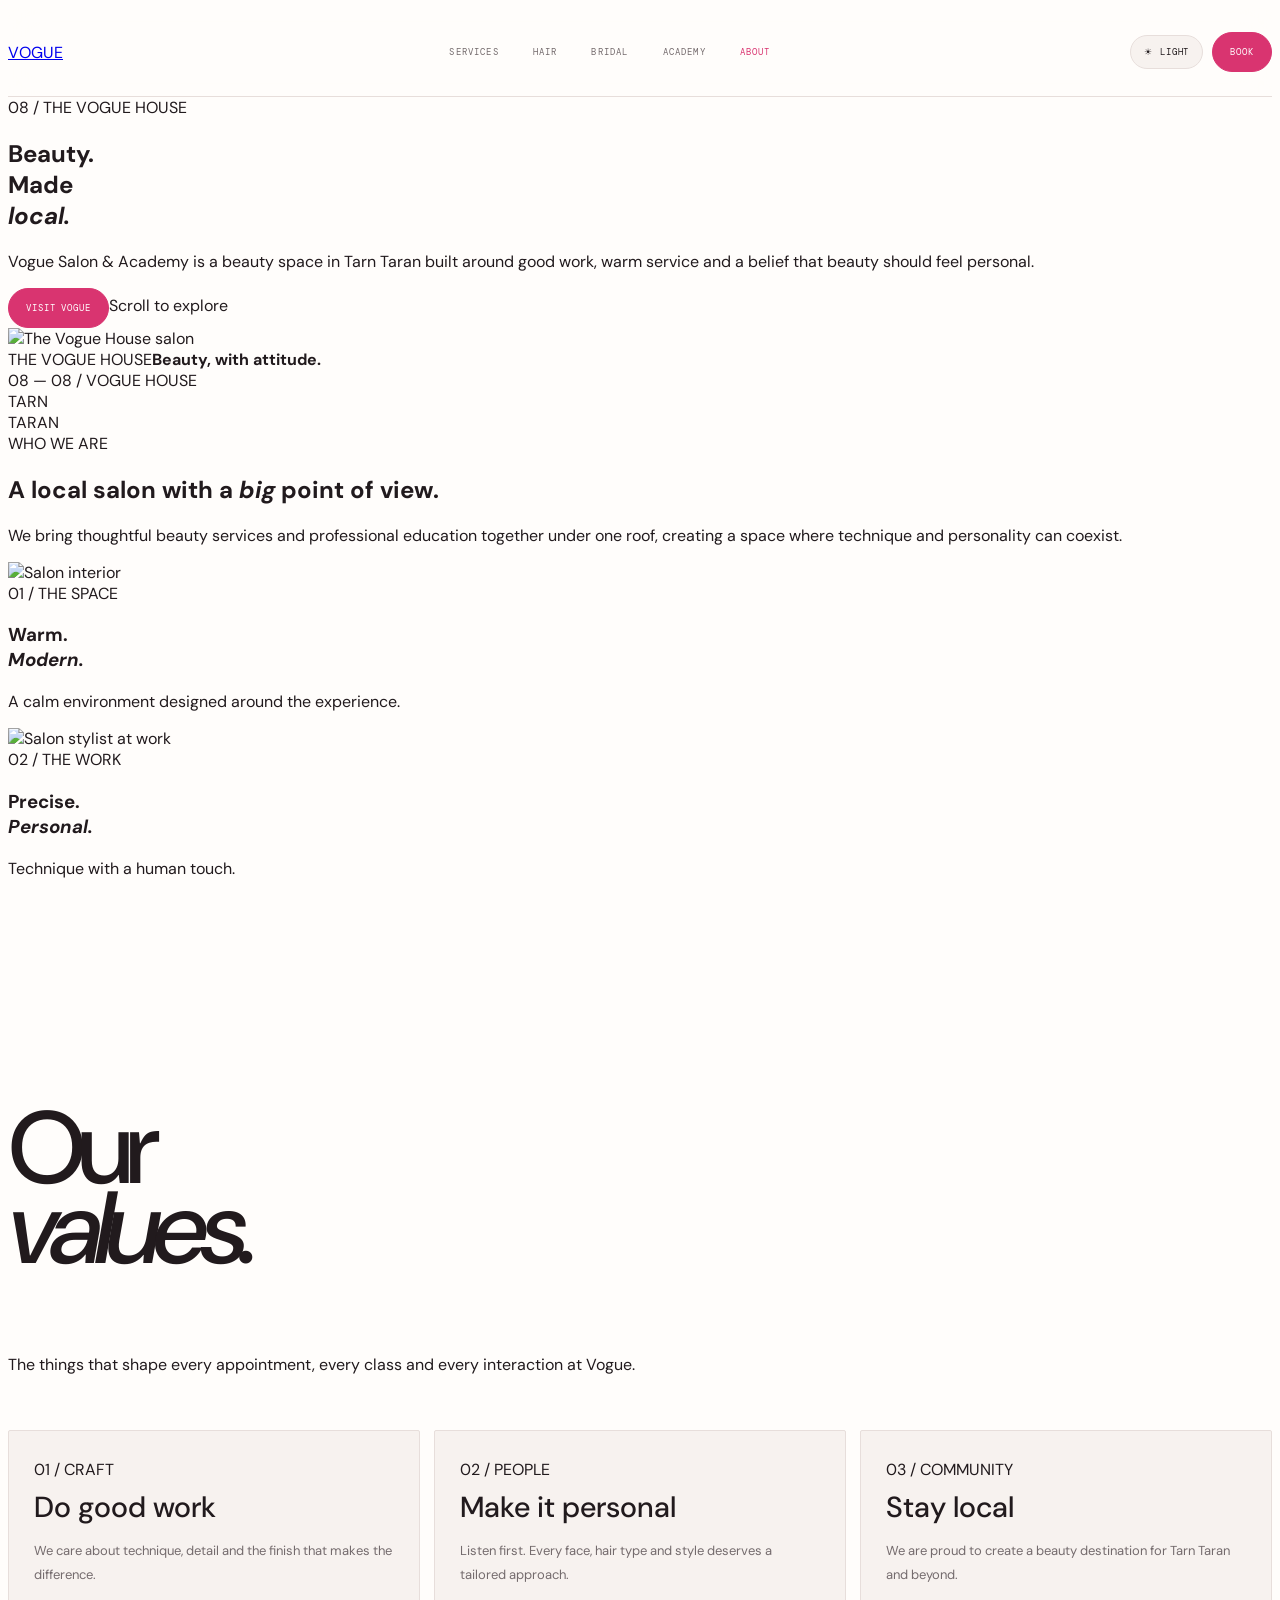
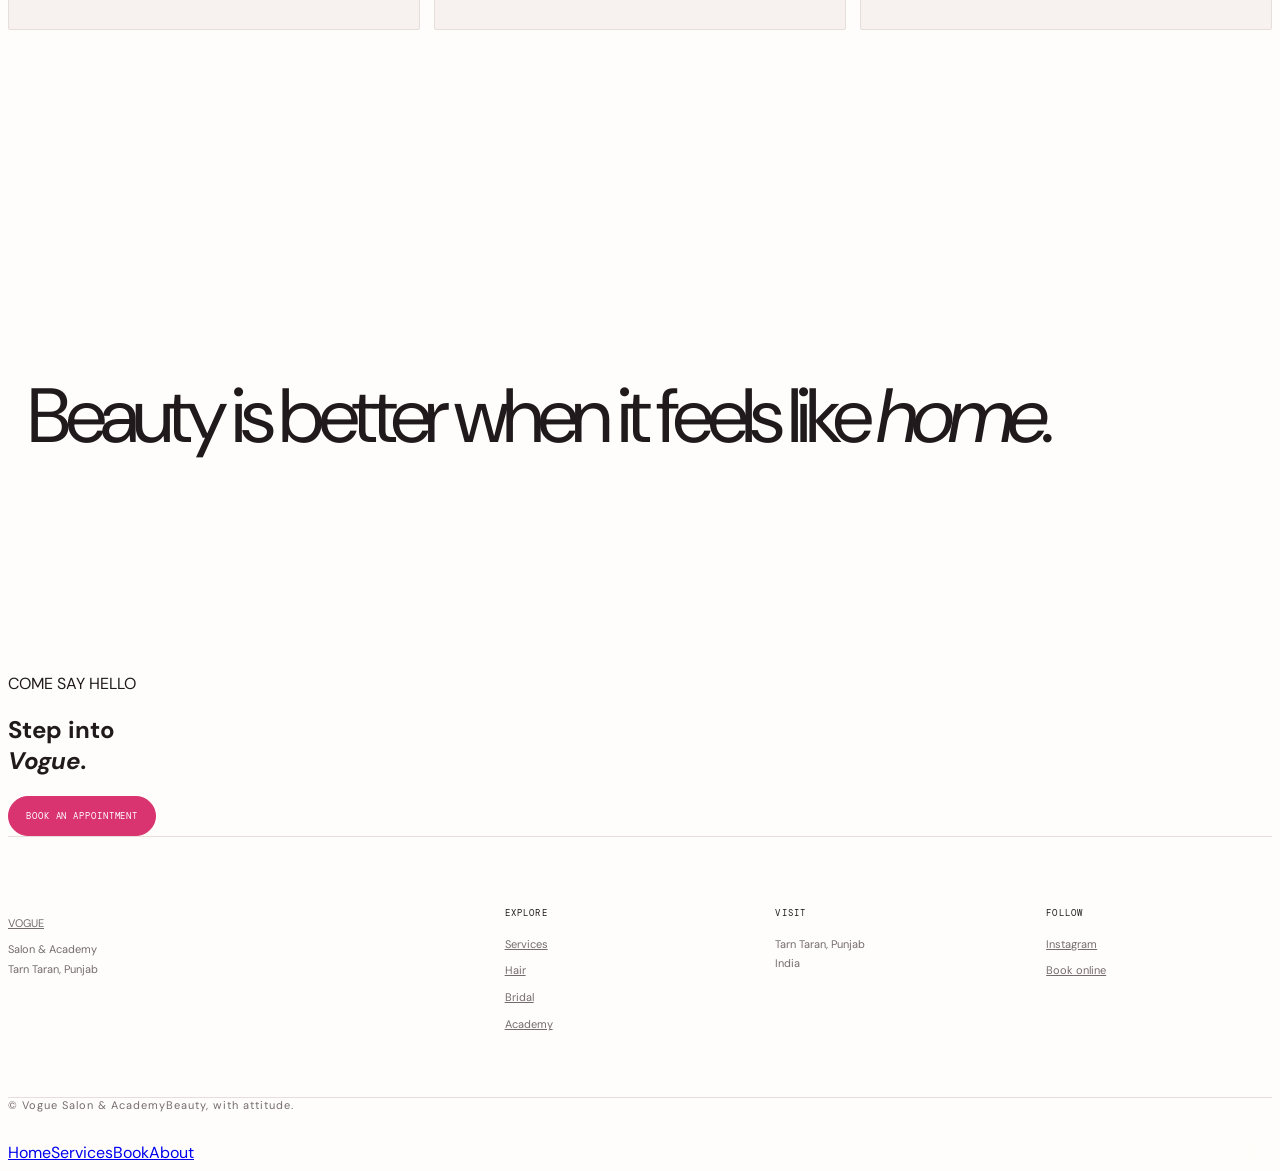
==== commit ea63a632: "Recreate about page from scratch" ====
--- a/about.html
+++ b/about.html
@@ -1 +1 @@
-<!doctype html><html lang="en"><head><meta charset="utf-8"><meta name="viewport" content="width=device-width,initial-scale=1,viewport-fit=cover"><title>About Vogue — Vogue Salon & Academy</title><link rel="preconnect" href="https://fonts.googleapis.com"><link rel="preconnect" href="https://fonts.gstatic.com" crossorigin><link href="https://fonts.googleapis.com/css2?family=DM+Mono&family=DM+Sans:wght@400;500;600&family=Playfair+Display:ital,wght@0,500;0,600;1,500&display=swap" rel="stylesheet"><link rel="stylesheet" href="assets/theme.css"><link rel="stylesheet" href="assets/subpages.css"><script>try{const t=localStorage.getItem('vogue-theme');if(t==='light'||t==='dark')document.documentElement.dataset.theme=t}catch(e){}</script><script src="assets/theme.js" defer></script></head><body class="subpage"><header class="container site-nav"><a href="index.html"><img class="logo" src="assets/vogue-logo-pink.png" alt="Vogue Salon & Academy"></a><nav class="navlinks"><a href="services.html">Services</a><a href="bridal.html">Bridal</a><a href="academy.html">Academy</a><a class="active" href="about.html">About</a></nav><div class="nav-actions"><button class="theme-switch" type="button" data-theme-toggle><span class="theme-icon">☀</span><span class="theme-label">Light</span></button><a class="book" href="booking.html">Book ↗</a></div></header><div class="subpage-progress"></div><main><section class="container page-hero"><div class="subpage-hero-copy"><div class="mono pink">01 / About Vogue</div><h1>NOT JUST<br>A <span class="serif pink">salon.</span><br><span class="outline">A mood.</span></h1><p class="lead">Vogue Salon & Academy brings a modern, unisex beauty experience to Tarn Taran — with a focus on artistry, personal style, thoughtful service and professional education.</p><a class="book" href="services.html">Explore Vogue ↗</a></div><div class="hero-image"><img src="https://images.unsplash.com/photo-1560066984-138dadb4c035?auto=format&fit=crop&w=1400&q=88" alt="Vogue salon"><div class="image-label"><div class="mono pink">VOGUE / 2026</div><strong>Beauty, with a point of view.</strong></div></div></section><section class="quote"><p>Come in for the service.<br>Leave with a little more <span>you.</span></p></section><section class="section container"><div class="feature"><div class="feature-image"><img loading="lazy" src="https://images.unsplash.com/photo-1522337360788-8b13dee7a37e?auto=format&fit=crop&w=1200&q=88" alt="Vogue stylist"></div><div><div class="mono pink">02 / Our philosophy</div><h2>Precision<br>without the <span class="serif">stiffness.</span></h2><p>We believe luxury is not about being formal. It is about noticing the details: the consultation, the finish, the atmosphere and how you feel when you walk out.</p><div class="ticks"><div class="tick"><b>01</b> Unisex beauty studio</div><div class="tick"><b>02</b> Hair, skin, makeup & nails</div><div class="tick"><b>03</b> Bridal specialists</div><div class="tick"><b>04</b> Professional academy</div></div></div></div></section><section class="section container"><div class="section-head"><div><div class="mono pink">03 / The Vogue House</div><h2>Beauty,<br><span class="serif">made local.</span></h2></div></div><div class="feature"><div><p class="lead">A studio in Tarn Taran built around transformation, conversation and craft. Whether you're preparing for a wedding, changing your colour or simply taking time for yourself, Vogue is designed to make the experience feel considered.</p><div class="ticks"><div class="tick"><b>01</b> Hair & colour</div><div class="tick"><b>02</b> Makeup & bridal</div><div class="tick"><b>03</b> Skin & nails</div><div class="tick"><b>04</b> Academy education</div></div><a class="book" href="booking.html">Visit Vogue ↗</a></div><div class="feature-image"><img loading="lazy" src="https://images.unsplash.com/photo-1521590832167-7bcbfaa6381f?auto=format&fit=crop&w=1200&q=88" alt="Beauty studio"></div></div></section><section class="container"><div class="cta"><div><div class="mono">Your next look starts here</div><h2>Make it<br><span class="serif">Vogue.</span></h2></div><a class="book" href="booking.html">Book a visit ↗</a></div></section></main><footer class="footer"><div class="container footergrid"><div><img class="logo" src="assets/vogue-logo-pink.png" alt="Vogue"><p>Salon & Academy<br>Tarn Taran, Punjab</p></div><div><h4>Explore</h4><a href="services.html">Services</a><a href="bridal.html">Bridal</a><a href="academy.html">Academy</a><a href="about.html">About</a></div><div><h4>Visit</h4><p>Mon — Sun<br>10:00 — 20:00</p></div><div><h4>Connect</h4><a href="https://wa.me/919876543210">WhatsApp ↗</a><a href="https://www.instagram.com/voguesalon_tarntaran/">Instagram ↗</a><a href="booking.html">Book a visit ↗</a></div></div></footer><nav class="mobile-nav"><a href="index.html"><span>⌂</span>Home</a><a href="services.html"><span>✦</span>Services</a><a href="booking.html"><span>＋</span>Book</a><a href="academy.html"><span>◇</span>Academy</a><a class="active" href="about.html"><span>•••</span>More</a></nav></body></html>+<!doctype html><html lang="en"><head><meta charset="utf-8"><meta name="viewport" content="width=device-width,initial-scale=1"><title>About — Vogue Salon & Academy</title><link rel="preconnect" href="https://fonts.googleapis.com"><link rel="preconnect" href="https://fonts.gstatic.com" crossorigin><link href="https://fonts.googleapis.com/css2?family=DM+Mono&family=DM+Sans:wght@400;500;600&family=Playfair+Display:ital,wght@0,500;0,600;1,500&display=swap" rel="stylesheet"><link rel="stylesheet" href="assets/theme.css"><link rel="stylesheet" href="assets/subpages.css"><script>try{const t=localStorage.getItem('vogue-theme');if(t==='light'||t==='dark')document.documentElement.dataset.theme=t}catch(e){}</script><script src="assets/theme.js" defer></script></head><body class="subpage"><header class="site-nav"><a class="logo" href="index.html">VOGUE</a><nav class="navlinks"><a href="services.html">Services</a><a href="hair.html">Hair</a><a href="bridal.html">Bridal</a><a href="academy.html">Academy</a><a class="active" href="about.html">About</a></nav><div class="nav-actions"><button class="theme-switch" data-theme-toggle><span class="theme-icon">☀</span><span class="theme-label">Light</span></button><a class="book" href="booking.html">Book</a></div></header><main><section class="hero wrap"><div class="hero-copy"><div class="eyebrow mono pink">08 / THE VOGUE HOUSE</div><h1>Beauty.<br><span class="stroke">Made</span><br><em>local.</em></h1><p class="lead">Vogue Salon &amp; Academy is a beauty space in Tarn Taran built around good work, warm service and a belief that beauty should feel personal.</p><div class="hero-actions"><a class="book" href="booking.html">Visit Vogue</a><span class="scroll">Scroll to explore</span></div></div><div class="hero-media"><div class="hero-media-frame"><img src="https://images.unsplash.com/photo-1560066984-138dadb4c035?auto=format&fit=crop&w=1400&q=85" alt="The Vogue House salon"></div><div class="hero-tag"><span class="mono pink">THE VOGUE HOUSE</span><strong>Beauty, with attitude.</strong></div><div class="hero-index">08 — 08 / VOGUE HOUSE</div><div class="hero-orbit">TARN<br>TARAN</div></div></section><section class="statement wrap"><div class="mono pink">WHO WE ARE</div><h2>A local salon with a <em>big</em> point of view.</h2><p>We bring thoughtful beauty services and professional education together under one roof, creating a space where technique and personality can coexist.</p></section><section class="duality"><article><img src="https://images.unsplash.com/photo-1559599101-f09722fb4948?auto=format&fit=crop&w=1400&q=85" alt="Salon interior"><div class="veil"></div><div class="copy"><span class="mono">01 / THE SPACE</span><h3>Warm.<br><em class="serif">Modern.</em></h3><p>A calm environment designed around the experience.</p></div></article><article><img src="https://images.unsplash.com/photo-1600948836101-f9ffda59d250?auto=format&fit=crop&w=1400&q=85" alt="Salon stylist at work"><div class="veil"></div><div class="copy"><span class="mono">02 / THE WORK</span><h3>Precise.<br><em class="serif">Personal.</em></h3><p>Technique with a human touch.</p></div></article></section><section class="section wrap"><div class="section-head"><h2>Our<br><em class="serif pink">values.</em></h2><p>The things that shape every appointment, every class and every interaction at Vogue.</p></div><div class="grid"><article class="card"><div class="card-body"><span class="mono pink">01 / CRAFT</span><h3>Do good work</h3><p>We care about technique, detail and the finish that makes the difference.</p></div></article><article class="card"><div class="card-body"><span class="mono pink">02 / PEOPLE</span><h3>Make it personal</h3><p>Listen first. Every face, hair type and style deserves a tailored approach.</p></div></article><article class="card"><div class="card-body"><span class="mono pink">03 / COMMUNITY</span><h3>Stay local</h3><p>We are proud to create a beauty destination for Tarn Taran and beyond.</p></div></article></div></section><section class="quote wrap"><p>Beauty is better when it feels like <em class="serif pink">home.</em></p></section><section class="final"><div class="wrap final-inner"><div><span class="mono">COME SAY HELLO</span><h2>Step into<br><em>Vogue.</em></h2></div><a class="book" href="booking.html">Book an appointment</a></div></section></main><footer class="footer"><div class="wrap footergrid"><div><a class="logo" href="index.html">VOGUE</a><p>Salon &amp; Academy<br>Tarn Taran, Punjab</p></div><div><h4>Explore</h4><a href="services.html">Services</a><a href="hair.html">Hair</a><a href="bridal.html">Bridal</a><a href="academy.html">Academy</a></div><div><h4>Visit</h4><p>Tarn Taran, Punjab<br>India</p></div><div><h4>Follow</h4><a href="https://www.instagram.com/voguesalon_tarntaran/">Instagram</a><a href="booking.html">Book online</a></div></div><div class="wrap footer-bottom"><span>© Vogue Salon &amp; Academy</span><span>Beauty, with attitude.</span></div></footer><nav class="mobile-nav"><a href="index.html">Home</a><a href="services.html">Services</a><a href="booking.html">Book</a><a href="about.html">About</a></nav></body></html>
--- a/assets/theme.css
+++ b/assets/theme.css
@@ -1,16 +1,12 @@
-/* Vogue global theme foundation */
-:root{color-scheme:light;--bg:#fffdfb;--surface:#f7f2ef;--text:#211a1d;--muted:#746b6d;--pink:#d93470;--line:#e7dedb;--soft:#f1e8e6;--header:rgba(255,253,251,.9);--shadow:0 24px 70px rgba(33,26,29,.10)}
-@media (prefers-color-scheme:dark){:root:not([data-theme="light"]){color-scheme:dark;--bg:#151114;--surface:#211a1e;--text:#f7efec;--muted:#b5a8ac;--pink:#f05a91;--line:#3a2e33;--soft:#2c2227;--header:rgba(21,17,20,.9);--shadow:0 24px 70px rgba(0,0,0,.32)}}
-:root[data-theme="light"]{color-scheme:light;--bg:#fffdfb;--surface:#f7f2ef;--text:#211a1d;--muted:#746b6d;--pink:#d93470;--line:#e7dedb;--soft:#f1e8e6;--header:rgba(255,253,251,.9);--shadow:0 24px 70px rgba(33,26,29,.10)}
-:root[data-theme="dark"]{color-scheme:dark;--bg:#151114;--surface:#211a1e;--text:#f7efec;--muted:#b5a8ac;--pink:#f05a91;--line:#3a2e33;--soft:#2c2227;--header:rgba(21,17,20,.9);--shadow:0 24px 70px rgba(0,0,0,.32)}
-html,body{background:var(--bg);color:var(--text)}body{transition:background-color .35s ease,color .35s ease;-webkit-font-smoothing:antialiased;text-rendering:optimizeLegibility}html{overflow-x:hidden}.site-nav,.nav{background:var(--header)!important;backdrop-filter:blur(18px) saturate(130%);-webkit-backdrop-filter:blur(18px) saturate(130%)}
-.card,.review,.trust article,.service-row,.footer,.theme-toggle{border-color:var(--line)}.theme-toggle{background:var(--surface);color:var(--text)}.outline,.stroke{-webkit-text-stroke-color:var(--text)!important}.hero-tag,.social-grid figcaption{background:var(--bg)!important;color:var(--text)}
-body::before{content:"";position:fixed;inset:0;pointer-events:none;z-index:90;opacity:.025;background-image:url("data:image/svg+xml,%3Csvg viewBox='0 0 180 180' xmlns='http://www.w3.org/2000/svg'%3E%3Cfilter id='n'%3E%3CfeTurbulence type='fractalNoise' baseFrequency='.9' numOctaves='3' stitchTiles='stitch'/%3E%3C/filter%3E%3Crect width='100%25' height='100%25' filter='url(%23n)' opacity='.65'/%3E%3C/svg%3E")}.reveal{will-change:transform,opacity}.scroll-progress{position:fixed;top:0;left:0;width:100%;height:2px;z-index:100;background:var(--pink);transform:scaleX(0);transform-origin:left;pointer-events:none}
-/* Navigation / footer readability */
+/* Vogue global theme foundation — keep this layer last so every page inherits it */
+:root{color-scheme:light;--bg:#fffdfb;--surface:#f7f2ef;--text:#211a1d;--muted:#746b6d;--pink:#d93470;--line:#e7dedb;--soft:#f1e8e6;--header:rgba(255,253,251,.82);--shadow:0 24px 70px rgba(33,26,29,.10)}
+@media (prefers-color-scheme:dark){:root:not([data-theme="light"]){color-scheme:dark;--bg:#151114;--surface:#211a1e;--text:#f7efec;--muted:#b5a8ac;--pink:#f05a91;--line:#3a2e33;--soft:#2c2227;--header:rgba(21,17,20,.84);--shadow:0 24px 70px rgba(0,0,0,.32)}}
+:root[data-theme="light"]{color-scheme:light;--bg:#fffdfb;--surface:#f7f2ef;--text:#211a1d;--muted:#746b6d;--pink:#d93470;--line:#e7dedb;--soft:#f1e8e6;--header:rgba(255,253,251,.82);--shadow:0 24px 70px rgba(33,26,29,.10)}
+:root[data-theme="dark"]{color-scheme:dark;--bg:#151114;--surface:#211a1e;--text:#f7efec;--muted:#b5a8ac;--pink:#f05a91;--line:#3a2e33;--soft:#2c2227;--header:rgba(21,17,20,.84);--shadow:0 24px 70px rgba(0,0,0,.32)}
+html,body{background-color:var(--bg);color:var(--text)}
+body{transition:background-color .35s ease,color .35s ease}
+.site-nav,.nav{background:var(--header)!important;backdrop-filter:blur(18px) saturate(130%);-webkit-backdrop-filter:blur(18px) saturate(130%)}
+/* Readability only: no layout, sizing, or page-component overrides */
 .nav-center a,.nav-right .theme-toggle,.nav-right .book{font-size:12px!important;letter-spacing:.1em}.nav-center{gap:30px}.nav-right{gap:12px}.nav-right .book{padding:13px 20px}.theme-toggle{font-size:12px!important;padding:11px 15px!important}.footer{font-size:13px}.footer-grid{gap:55px}.footer-grid h4{font-size:11px!important;letter-spacing:.12em}.footer-grid a{font-size:13px;line-height:1.5;margin:12px 0}.footer-grid p{font-size:13px;line-height:1.8}.footer-bottom{font-size:11px!important;letter-spacing:.09em}
-@media(min-width:1101px){.wrap{width:min(1320px,calc(100% - 80px))}.hero{min-height:calc(100svh - 88px)}.hero-media{min-height:min(820px,calc(100svh - 88px))}.duality article{min-height:min(760px,78vh)}.experience,.experience-media{min-height:min(780px,82vh)}}
-@media(min-width:701px) and (max-width:1100px){.wrap{width:min(100% - 48px,920px)}.nav{height:78px}.nav-center{gap:20px}.nav-center a,.nav-right .theme-toggle,.nav-right .book{font-size:11px!important}.hero-copy{padding:55px 32px 65px 0}.hero h1{font-size:clamp(64px,9vw,96px)}.hero-media{min-height:650px}.statement{padding:105px 0}.duality article{min-height:560px}.duality .copy{left:28px;right:28px;bottom:30px}.services{padding:105px 0}.service-row{grid-template-columns:58px 1fr 1fr 35px;min-height:94px}.service-row h3{font-size:26px}.experience{min-height:600px}.experience-media{min-height:600px}.experience-copy{padding:65px 0 65px 42px}.academy{padding:110px 0}.social{padding:105px 0}.social-grid{grid-template-rows:210px 210px}.footer-grid{gap:35px}.footer-grid a,.footer-grid p{font-size:12px}}
-@media(max-width:700px){.wrap{width:calc(100% - 32px)}.nav{height:68px;display:flex;justify-content:space-between}.nav-center{display:none}.nav img{width:68px}.nav-right .book{display:none}.nav-right .theme-toggle{font-size:11px!important;padding:9px 11px!important}.hero{display:flex;flex-direction:column;min-height:auto}.hero-copy{padding:58px 0 38px}.hero h1{font-size:clamp(56px,17vw,78px);line-height:.82}.hero-intro{font-size:12px;line-height:1.8}.hero-media{min-height:clamp(430px,72svh,620px)}.hero-tag{left:12px;bottom:12px;padding:12px 14px}.statement{padding:76px 0}.statement h2{font-size:clamp(45px,13vw,66px)}.statement p{font-size:12px;line-height:1.8;margin-top:30px}.duality{display:block}.duality article{min-height:clamp(470px,72svh,610px)}.duality article+article{border-left:0;border-top:1px solid var(--line)}.duality .copy{left:20px;right:20px;bottom:22px}.duality h3{font-size:clamp(45px,13vw,66px)}.services{padding:78px 0}.services-head{display:block;margin-bottom:35px}.services-head h2{font-size:clamp(52px,15vw,76px)}.services-head p{font-size:11px;line-height:1.75;margin-top:25px}.service-row{grid-template-columns:34px minmax(0,1fr) 24px;min-height:76px}.service-row h3{font-size:clamp(21px,6vw,28px)}.service-row p{display:none}.experience{display:flex;flex-direction:column;min-height:auto}.experience-media{min-height:clamp(430px,65svh,560px)}.experience-copy{padding:64px 0 72px}.experience-copy h2{font-size:clamp(52px,15vw,78px)}.experience-copy p{font-size:12px;line-height:1.8}.academy{padding:82px 0}.academy h2{font-size:clamp(55px,16vw,82px)}.academy p{font-size:12px;line-height:1.8}.social{padding:78px 0}.social-head{display:block}.social-head h2{font-size:clamp(50px,15vw,76px)}.social-grid{grid-template-columns:1fr 1fr;grid-template-rows:clamp(170px,45vw,230px) clamp(170px,45vw,230px);gap:7px}.final{padding:78px 0}.final-inner{display:block}.final h2{font-size:clamp(58px,17vw,88px)}.final .book{margin-top:28px;width:100%;max-width:280px}.footer{padding:58px 0 95px}.footer-grid{grid-template-columns:1fr 1fr;gap:34px 20px}.footer-grid h4{font-size:10px!important}.footer-grid a,.footer-grid p{font-size:12px;line-height:1.7}.footer-brand{grid-column:1/-1}.footer-bottom{display:block;line-height:2.2;font-size:10px!important}.mobile-nav{display:flex}.mobile-nav a{font-size:10px!important}.mobile-nav a span{font-size:17px}}
-@media(max-width:380px){.wrap{width:calc(100% - 24px)}.hero h1{font-size:53px}.hero-media{min-height:430px}.duality article{min-height:450px}.service-row{min-height:70px}.service-row h3{font-size:20px}.social-grid{grid-template-rows:160px 160px}}
-@media(hover:none){.hero-media:hover img,.duality article:hover img,.experience-media:hover img,.social-grid figure:hover img{transform:none}.cursor-orb{display:none!important}}
-@media(prefers-reduced-motion:reduce){body{transition:none}.scroll-progress{display:none}.hero-media img,.duality img,.experience-media img,.social-grid img{transition:none!important}}
+@media(max-width:1100px){.nav-center{gap:20px}.nav-center a,.nav-right .theme-toggle,.nav-right .book{font-size:11px!important}.footer-grid{gap:35px}.footer-grid a,.footer-grid p{font-size:12px}}
+@media(max-width:700px){.nav-right .theme-toggle{font-size:11px!important;padding:9px 11px!important}.footer-grid{gap:34px 20px}.footer-grid a,.footer-grid p{font-size:12px;line-height:1.7}.footer-bottom{font-size:10px!important}}
--- a/assets/subpages.css
+++ b/assets/subpages.css
@@ -1,13 +1,16 @@
-:root{--bg:#fffdfb!important;--surface:#f5efec!important;--text:#211a1d!important;--muted:#746b6d!important;--pink:#d93470!important;--line:#e4d9d6!important;--soft:#eee4e2!important;--header:rgba(255,253,251,.84)!important;--shadow:0 30px 90px rgba(33,26,29,.12)!important} :root[data-theme="dark"]{--bg:#151114!important;--surface:#211a1e!important;--text:#f7efec!important;--muted:#b8aaae!important;--pink:#f05a91!important;--line:#3a2d32!important;--soft:#2b2227!important;--header:rgba(21,17,20,.84)!important;--shadow:0 30px 90px rgba(0,0,0,.3)!important}@media(prefers-color-scheme:dark){:root:not([data-theme="light"]){--bg:#151114!important;--surface:#211a1e!important;--text:#f7efec!important;--muted:#b8aaae!important;--pink:#f05a91!important;--line:#3a2d32!important;--soft:#2b2227!important;--header:rgba(21,17,20,.84)!important;--shadow:0 30px 90px rgba(0,0,0,.3)!important}}
-body.subpage{background:var(--bg);color:var(--text)}body.subpage .container{width:min(1320px,calc(100% - 80px))}body.subpage .site-nav{height:88px;border-bottom:1px solid var(--line);background:var(--header);backdrop-filter:blur(18px);-webkit-backdrop-filter:blur(18px);position:sticky;top:0;z-index:40}body.subpage .logo{width:78px}body.subpage .navlinks{gap:30px}body.subpage .navlinks a{font:12px "DM Mono";letter-spacing:.1em;color:var(--muted)}body.subpage .navlinks a:hover,body.subpage .navlinks a.active{color:var(--pink)}body.subpage .book{font:12px "DM Mono";letter-spacing:.09em;padding:14px 22px;border-radius:999px;background:var(--pink);color:#fff}body.subpage .theme-switch{display:inline-flex;align-items:center;gap:7px;border:1px solid var(--line);background:var(--surface);color:var(--text);border-radius:999px;padding:11px 14px;font:11px "DM Mono";letter-spacing:.08em;text-transform:uppercase;cursor:pointer}
-body.subpage .page-hero{min-height:calc(100svh - 88px);padding:55px 0 80px;grid-template-columns:minmax(0,.86fr) minmax(0,1.14fr);gap:70px;position:relative}body.subpage .page-hero:before{content:"";position:absolute;left:0;top:55px;font:10px "DM Mono";letter-spacing:.15em;color:var(--muted)}body.subpage .page-hero>div:first-child{padding-top:35px}body.subpage .page-hero h1{font-size:clamp(72px,9.2vw,142px);line-height:.79;letter-spacing:-.075em;margin:22px 0 32px}body.subpage .page-hero .lead{max-width:520px;font-size:14px;line-height:1.9;color:var(--muted)}body.subpage .page-hero .book{margin-top:25px}body.subpage .hero-image{height:min(78vh,760px);min-height:560px;border-radius:2px;box-shadow:var(--shadow);transform:translateZ(0)}body.subpage .hero-image:after{content:"";position:absolute;inset:0;background:linear-gradient(180deg,transparent 55%,rgba(0,0,0,.25));pointer-events:none}body.subpage .hero-image img{height:100%;object-fit:cover;transition:transform 1s cubic-bezier(.2,.7,.2,1)}body.subpage .hero-image:hover img{transform:scale(1.035)}body.subpage .image-label{left:22px;bottom:22px;background:var(--bg);color:var(--text);padding:15px 18px;z-index:2}body.subpage .image-label strong{font-size:24px;color:var(--text)}
-body.subpage .section{padding:125px 0}body.subpage .section-head{margin-bottom:48px}body.subpage .section h2{font-size:clamp(58px,7vw,100px);letter-spacing:-.07em}body.subpage .section-head>.mono:last-child{padding-bottom:8px}body.subpage .grid{grid-template-columns:repeat(3,1fr);gap:14px}body.subpage .card{background:var(--surface);border:1px solid var(--line);border-radius:2px;box-shadow:none;transition:transform .55s cubic-bezier(.2,.7,.2,1),background .35s}body.subpage .card:hover{transform:translateY(-8px)}body.subpage .card-image{height:390px}body.subpage .card-image img{transition:transform .9s cubic-bezier(.2,.7,.2,1)}body.subpage .card-body{padding:28px 25px 30px}body.subpage .card-body h3{font-size:29px;margin:8px 0 12px}body.subpage .card-body p{font-size:13px;line-height:1.8;color:var(--muted)}body.subpage .card-body a{font-size:11px;margin-top:22px}
-body.subpage .feature{grid-template-columns:minmax(0,1.05fr) minmax(0,.95fr);gap:100px}body.subpage .feature-image{height:min(760px,78vh);box-shadow:var(--shadow)}body.subpage .feature h2{font-size:clamp(55px,6.5vw,96px)}body.subpage .feature p{font-size:14px;line-height:1.9}body.subpage .ticks{gap:14px}.tick{font-size:13px!important}.tick b{width:28px!important;height:28px!important}
-body.subpage .price-list{border-top:1px solid var(--line)}body.subpage .price{grid-template-columns:minmax(220px,1fr) 1.6fr 100px 22px;min-height:88px;padding:24px 0;border-bottom:1px solid var(--line);transition:padding .4s,background .4s}body.subpage .price:hover{padding-left:16px;padding-right:16px;background:var(--surface)}body.subpage .price strong{font-size:20px}body.subpage .price p{font-size:12px;line-height:1.6}body.subpage .price b{font-size:12px}
-body.subpage .gallery{columns:3;column-gap:12px}body.subpage .gallery img{margin-bottom:12px;border-radius:1px;filter:saturate(.9);transition:filter .5s,transform .7s}body.subpage .gallery img:hover{filter:saturate(1.05);transform:scale(.985)}body.subpage .quote{padding:145px 20px;border-color:var(--line)}body.subpage .quote p{font-size:clamp(45px,6vw,88px);max-width:1050px;color:var(--text)}body.subpage .cta{margin:30px 0 110px;padding:70px 65px;border-radius:1px;background:var(--pink);box-shadow:var(--shadow)}body.subpage .cta h2{font-size:clamp(55px,6.5vw,96px)}body.subpage .cta .book{background:#fff;color:#211a1d}
-body.subpage .footer{padding:85px 0 105px;border-top:1px solid var(--line);background:var(--bg);color:var(--muted);font-size:13px}body.subpage .footergrid{grid-template-columns:2fr 1fr 1fr 1fr;gap:55px}body.subpage .footer h4{font:11px "DM Mono";letter-spacing:.12em;text-transform:uppercase;color:var(--text);margin-bottom:20px}body.subpage .footer a{font-size:13px;margin:12px 0}body.subpage .footer p{font-size:13px;line-height:1.8}body.subpage .mobile-nav{background:var(--header)!important;border-color:var(--line);backdrop-filter:blur(18px);-webkit-backdrop-filter:blur(18px)}body.subpage .mobile-nav a{font-size:10px!important}body.subpage .mobile-nav span{font-size:18px!important}
-body.subpage .subpage-reveal{opacity:0;transform:translateY(50px)}body.subpage .subpage-hero-copy{will-change:transform,opacity}body.subpage .subpage-progress{position:fixed;left:0;top:0;width:100%;height:2px;background:var(--pink);transform-origin:left;transform:scaleX(0);z-index:100}
-@media(max-width:1100px){body.subpage .container{width:min(calc(100% - 48px),920px)}body.subpage .site-nav{height:78px}body.subpage .page-hero{min-height:auto;grid-template-columns:1fr 1fr;gap:40px;padding:60px 0 80px}body.subpage .page-hero h1{font-size:clamp(62px,8.5vw,96px)}body.subpage .hero-image{min-height:600px;height:70vh}body.subpage .section{padding:100px 0}body.subpage .grid{grid-template-columns:repeat(2,1fr)}body.subpage .card-image{height:300px}body.subpage .feature{gap:55px}body.subpage .feature-image{height:620px}body.subpage .price{grid-template-columns:1fr 1.2fr 90px 20px}}
-@media(max-width:700px){body.subpage .container{width:calc(100% - 32px)}body.subpage .site-nav{height:70px}body.subpage .logo{width:68px}body.subpage .navlinks{display:none}body.subpage .site-nav .book{display:none}body.subpage .theme-switch{font-size:10px;padding:9px 11px}body.subpage .page-hero{display:flex;flex-direction:column;gap:28px;padding:52px 0 55px}body.subpage .page-hero>div:first-child{padding-top:0}body.subpage .page-hero h1{font-size:clamp(58px,16vw,82px);margin:18px 0 25px}body.subpage .page-hero .lead{font-size:12px;line-height:1.85}body.subpage .page-hero .book{margin-top:20px}body.subpage .hero-image{order:2;width:100%;height:clamp(440px,68svh,610px);min-height:0}body.subpage .image-label{left:14px;bottom:14px;padding:12px 14px}body.subpage .image-label strong{font-size:20px}body.subpage .section{padding:78px 0}body.subpage .section-head{display:block;margin-bottom:32px}body.subpage .section h2{font-size:clamp(50px,14vw,76px)}body.subpage .grid{grid-template-columns:1fr;gap:10px}body.subpage .card-image{height:clamp(290px,70vw,390px)}body.subpage .card-body{padding:22px}body.subpage .card-body h3{font-size:25px}body.subpage .feature{display:flex;flex-direction:column;gap:36px}body.subpage .feature-image{height:clamp(430px,68svh,600px);width:100%}body.subpage .feature h2{font-size:clamp(50px,14vw,76px)}body.subpage .price{grid-template-columns:1fr 30px;min-height:74px;padding:18px 0}body.subpage .price p,body.subpage .price b{display:none}body.subpage .price strong{font-size:18px}body.subpage .gallery{columns:2;column-gap:8px}body.subpage .gallery img{margin-bottom:8px}body.subpage .quote{padding:95px 18px}body.subpage .quote p{font-size:clamp(38px,11vw,58px)}body.subpage .cta{margin:15px 0 80px;padding:45px 28px;display:block}body.subpage .cta h2{font-size:clamp(48px,14vw,72px)}body.subpage .cta .book{margin-top:28px}body.subpage .footer{padding:60px 0 100px}body.subpage .footergrid{grid-template-columns:1fr 1fr;gap:35px 22px}body.subpage .footergrid>div:first-child{grid-column:1/-1}body.subpage .footer a,body.subpage .footer p{font-size:12px}body.subpage .mobile-nav{display:flex}body.subpage .subpage-reveal{transform:translateY(35px)}}
-@media(max-width:380px){body.subpage .container{width:calc(100% - 24px)}body.subpage .page-hero h1{font-size:54px}body.subpage .hero-image{height:430px}body.subpage .footergrid{gap:28px 16px}}
-@media(prefers-reduced-motion:reduce){body.subpage .subpage-reveal{opacity:1!important;transform:none!important}.subpage-progress{display:none!important}}
+/* Subpage layout — theme tokens live in theme.css. Typography intentionally matches index.html. */
+body.subpage{font-family:"DM Sans",sans-serif;background:var(--bg);color:var(--text)}
+body.subpage .container{width:min(1280px,calc(100% - 56px));margin-inline:auto}
+body.subpage .site-nav{height:88px;border-bottom:1px solid var(--line);background:var(--header);backdrop-filter:blur(18px);-webkit-backdrop-filter:blur(18px);position:sticky;top:0;z-index:40;display:flex;align-items:center;justify-content:space-between;gap:30px}
+body.subpage .site-nav>a{display:flex;align-items:center;flex:0 0 auto}.body.subpage .logo{width:82px;height:auto}
+body.subpage .logo{width:82px;height:auto}.navlinks{display:flex;align-items:center;justify-content:center;gap:34px;margin-inline:auto}.navlinks a{font:9px "DM Mono";letter-spacing:.13em;text-transform:uppercase;color:var(--muted);text-decoration:none}.navlinks a:hover,.navlinks a.active{color:var(--pink)}
+body.subpage .nav-actions{display:flex;align-items:center;gap:9px;flex:0 0 auto}body.subpage .book{display:inline-flex;align-items:center;justify-content:center;font:9px "DM Mono";letter-spacing:.1em;text-transform:uppercase;padding:13px 17px;border-radius:100px;background:var(--pink);color:#fff;text-decoration:none;border:1px solid var(--pink)}body.subpage .theme-switch{display:inline-flex;align-items:center;gap:7px;border:1px solid var(--line);background:var(--surface);color:var(--text);border-radius:100px;padding:10px 13px;font:9px "DM Mono";letter-spacing:.1em;text-transform:uppercase;cursor:pointer}
+body.subpage .page-hero{display:grid;min-height:calc(100vh - 88px);padding:55px 0 80px;grid-template-columns:.9fr 1.1fr;gap:70px;position:relative;align-items:center}body.subpage .page-hero>div:first-child{padding-top:35px}body.subpage .page-hero h1{font-size:clamp(72px,9.2vw,146px);font-weight:500;line-height:.73;letter-spacing:-.08em;margin:22px 0 38px}body.subpage .page-hero .lead{max-width:520px;font-size:13px;line-height:1.85;color:var(--muted)}body.subpage .page-hero .book{margin-top:25px}
+body.subpage .hero-image{height:min(78vh,760px);min-height:560px;border-radius:2px;box-shadow:var(--shadow);overflow:hidden;position:relative}.hero-image:after{content:"";position:absolute;inset:0;background:linear-gradient(180deg,transparent 55%,rgba(0,0,0,.25));pointer-events:none}.hero-image img{width:100%;height:100%;object-fit:cover;transition:transform 1s cubic-bezier(.2,.7,.2,1)}.hero-image:hover img{transform:scale(1.035)}body.subpage .image-label{position:absolute;left:22px;bottom:22px;background:var(--bg);color:var(--text);padding:15px 18px;z-index:2}.image-label strong{font:20px "Playfair Display";font-style:italic;color:var(--text)}
+body.subpage .section{padding:130px 0}.section-head{margin-bottom:55px}.section h2{font-size:clamp(55px,8vw,120px);font-weight:500;line-height:.78;letter-spacing:-.075em}.grid{display:grid;grid-template-columns:repeat(3,1fr);gap:14px}.card{background:var(--surface);border:1px solid var(--line);border-radius:2px;transition:transform .55s,background .35s}.card:hover{transform:translateY(-8px)}.card-image{height:390px;overflow:hidden}.card-image img{width:100%;height:100%;object-fit:cover;transition:transform .9s}.card:hover .card-image img{transform:scale(1.035)}.card-body{padding:28px 25px 30px}.card-body h3{font-size:29px;font-weight:500;margin:8px 0 12px}.card-body p{font-size:13px;line-height:1.8;color:var(--muted)}
+.feature{display:grid;grid-template-columns:1.05fr .95fr;gap:100px;align-items:center}.feature-image{height:min(760px,78vh);box-shadow:var(--shadow);overflow:hidden}.feature-image img{width:100%;height:100%;object-fit:cover}.feature h2{font-size:clamp(55px,7vw,105px);font-weight:500;line-height:.8;letter-spacing:-.07em}.feature p{font-size:13px;line-height:1.9}.ticks{display:grid;gap:14px}.tick{font-size:12px}.tick b{width:28px;height:28px}
+.price-list{border-top:1px solid var(--line)}.price{display:grid;grid-template-columns:minmax(220px,1fr) 1.6fr 100px 22px;min-height:88px;padding:24px 0;border-bottom:1px solid var(--line);transition:padding .4s,background .4s}.price:hover{padding-inline:16px;background:var(--surface)}.price strong{font-size:20px}.price p{font-size:11px;line-height:1.6}.price b{font-size:10px}.gallery{columns:3;column-gap:12px}.gallery img{width:100%;display:block;margin-bottom:12px;border-radius:1px;filter:saturate(.9);transition:filter .5s,transform .7s}.gallery img:hover{filter:saturate(1.05);transform:scale(.985)}.quote{padding:145px 20px;border-color:var(--line)}.quote p{font-size:clamp(45px,6vw,88px);max-width:1050px;color:var(--text);line-height:.9;letter-spacing:-.07em}.cta{margin:30px 0 110px;padding:70px 65px;background:var(--pink);box-shadow:var(--shadow)}.cta h2{font-size:clamp(55px,7vw,105px);line-height:.8;letter-spacing:-.07em}.cta .book{background:#fff;color:#211a1d;border-color:#fff}
+.footer{padding:70px 0 30px;border-top:1px solid var(--line);background:var(--bg);color:var(--muted)}.footergrid{display:grid;grid-template-columns:2fr 1fr 1fr 1fr;gap:45px;padding-bottom:55px;border-bottom:1px solid var(--line)}.footer img{width:90px;height:auto;margin-bottom:18px}.footer h4{font:9px "DM Mono";letter-spacing:.13em;text-transform:uppercase;color:var(--text);margin:0 0 16px}.footer a,.footer p{font-size:11px;line-height:1.8;color:var(--muted);margin:7px 0;display:block}.footer a:hover{color:var(--pink)}.mobile-nav{background:var(--header);border-color:var(--line);backdrop-filter:blur(18px);-webkit-backdrop-filter:blur(18px)}.subpage-reveal{will-change:transform,opacity}.subpage-progress{position:fixed;left:0;top:0;width:100%;height:2px;background:var(--pink);transform-origin:left;transform:scaleX(0);z-index:100}
+@media(max-width:1100px){body.subpage .container{width:min(calc(100% - 48px),920px)}body.subpage .site-nav{height:78px}.page-hero{grid-template-columns:1fr 1fr!important;gap:40px;padding:60px 0 80px!important}.page-hero h1{font-size:clamp(64px,9vw,105px)!important}.hero-image{min-height:600px;height:70vh!important}.section{padding:100px 0!important}.grid{grid-template-columns:repeat(2,1fr)!important}.card-image{height:300px!important}.feature{gap:55px!important}.feature-image{height:620px!important}.price{grid-template-columns:1fr 1.2fr 90px 20px!important}}
+@media(max-width:700px){body.subpage .container{width:calc(100% - 32px)}body.subpage .site-nav{height:68px}.navlinks{display:none!important}.nav-actions{gap:8px!important}.logo{width:68px!important}.page-hero{display:flex!important;flex-direction:column!important;padding:58px 0 60px!important;gap:32px!important}.page-hero>div:first-child{padding-top:0!important}.page-hero h1{font-size:clamp(56px,17vw,78px)!important;line-height:.78}.page-hero .lead{font-size:12px;line-height:1.8}.hero-image{height:68svh!important;min-height:430px!important}.section{padding:76px 0!important}.section-head{margin-bottom:32px}.section h2{font-size:clamp(50px,15vw,76px)!important}.grid{grid-template-columns:1fr!important}.card-image{height:clamp(340px,90vw,470px)!important}.feature{display:flex!important;flex-direction:column!important;gap:38px!important}.feature-image{height:68svh!important;min-height:430px!important}.feature h2{font-size:clamp(50px,15vw,76px)!important}.feature p{font-size:12px;line-height:1.8}.price{grid-template-columns:1fr 28px!important;min-height:72px;padding:19px 0}.price p,.price b{display:none}.price strong{font-size:18px}.gallery{columns:2;column-gap:7px}.gallery img{margin-bottom:7px}.quote{padding:85px 0}.quote p{font-size:clamp(38px,12vw,62px)}.cta{margin:20px 0 75px;padding:45px 25px}.cta h2{font-size:clamp(48px,14vw,72px)}.footer{padding:60px 0 95px}.footergrid{grid-template-columns:1fr 1fr;gap:34px 20px}.footer a,.footer p{font-size:12px;line-height:1.7}.mobile-nav{display:flex!important}}
+@media(prefers-reduced-motion:reduce){.hero-image img,.card-image img,.gallery img{transition:none}.subpage-reveal{opacity:1!important;transform:none!important}}
